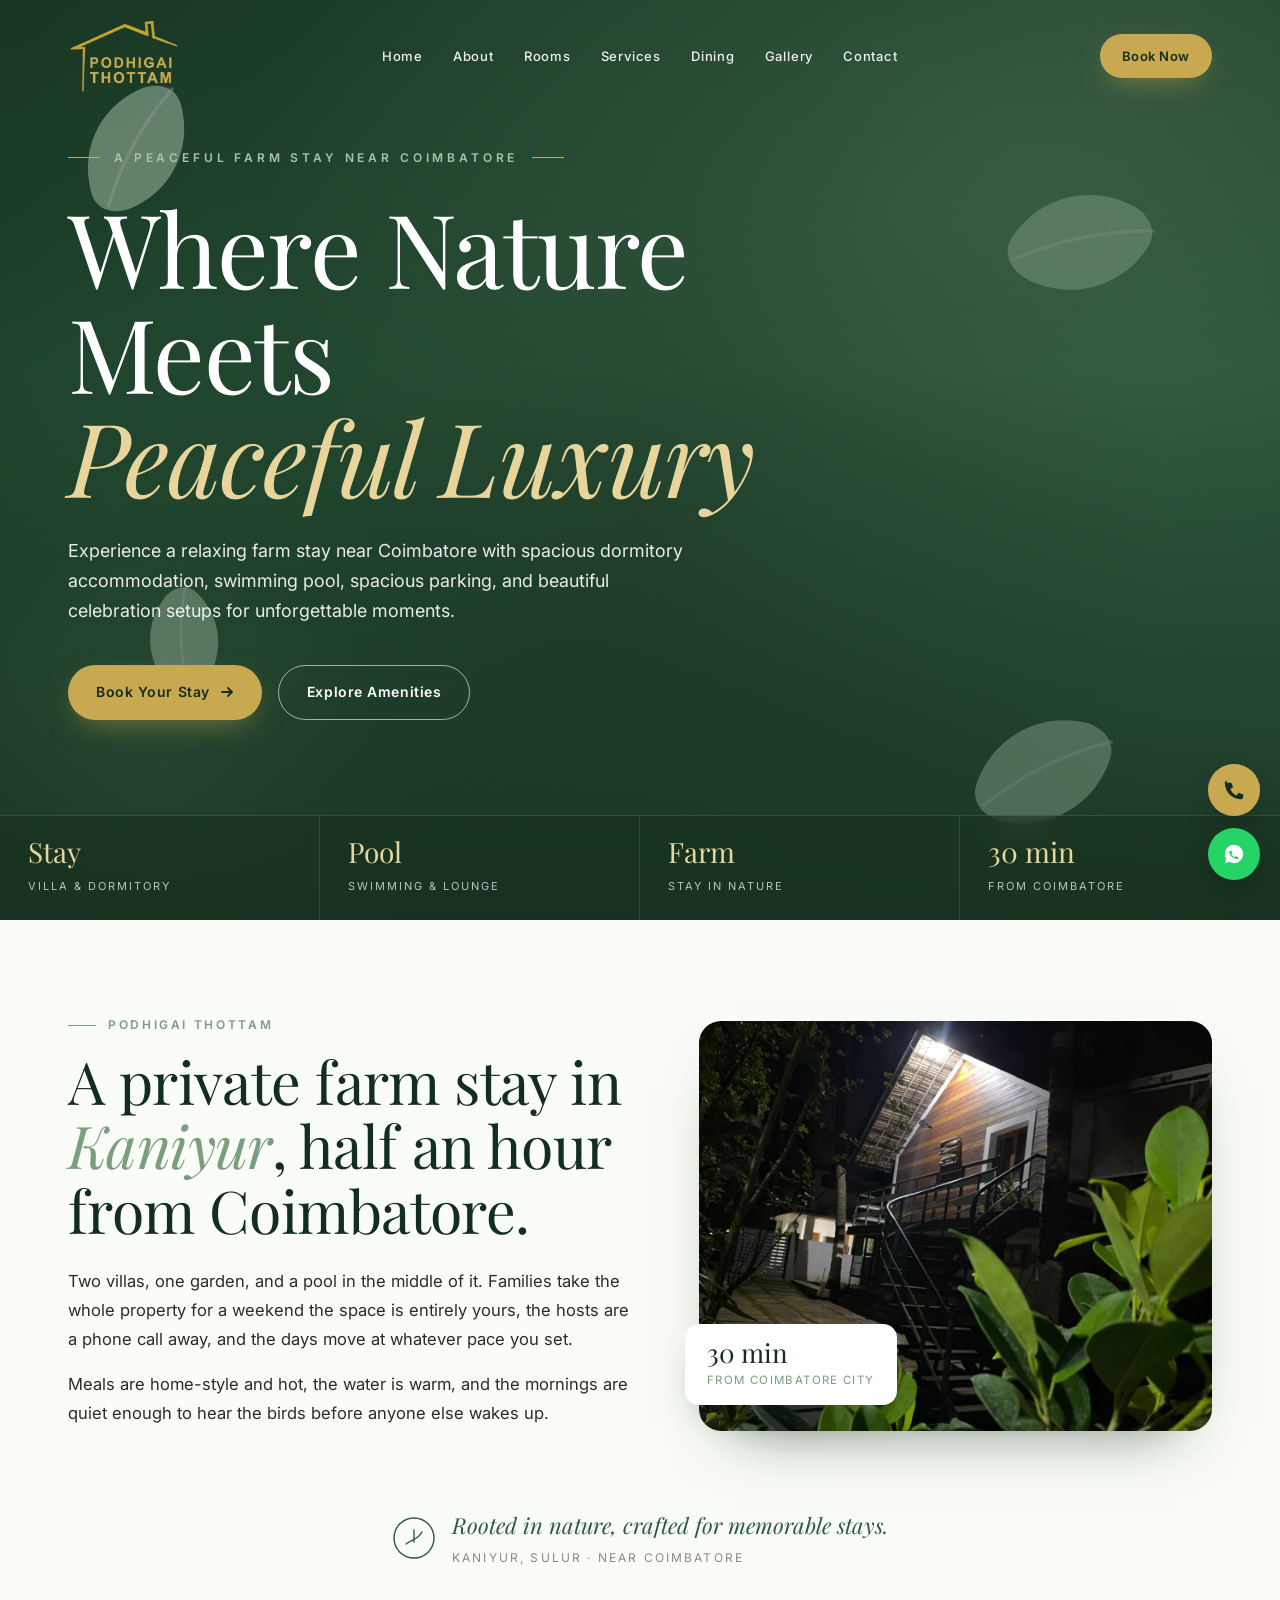
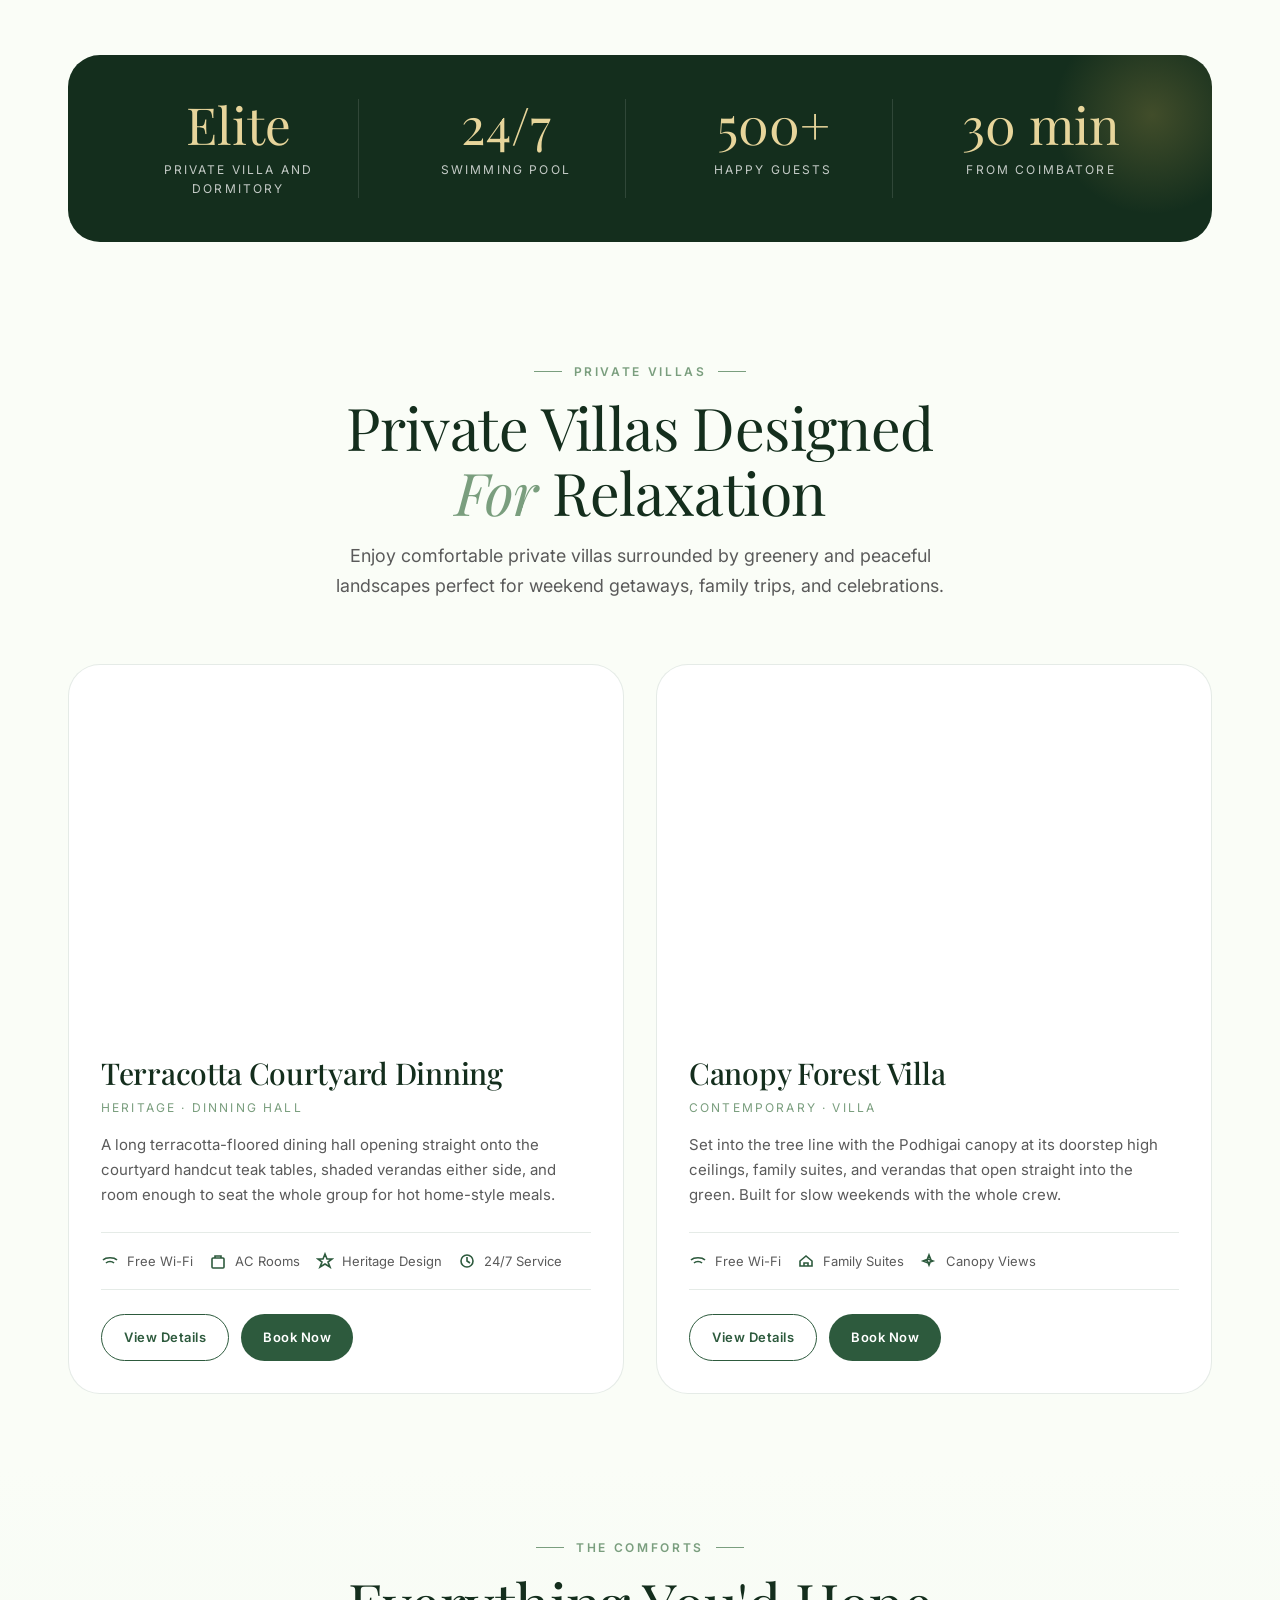
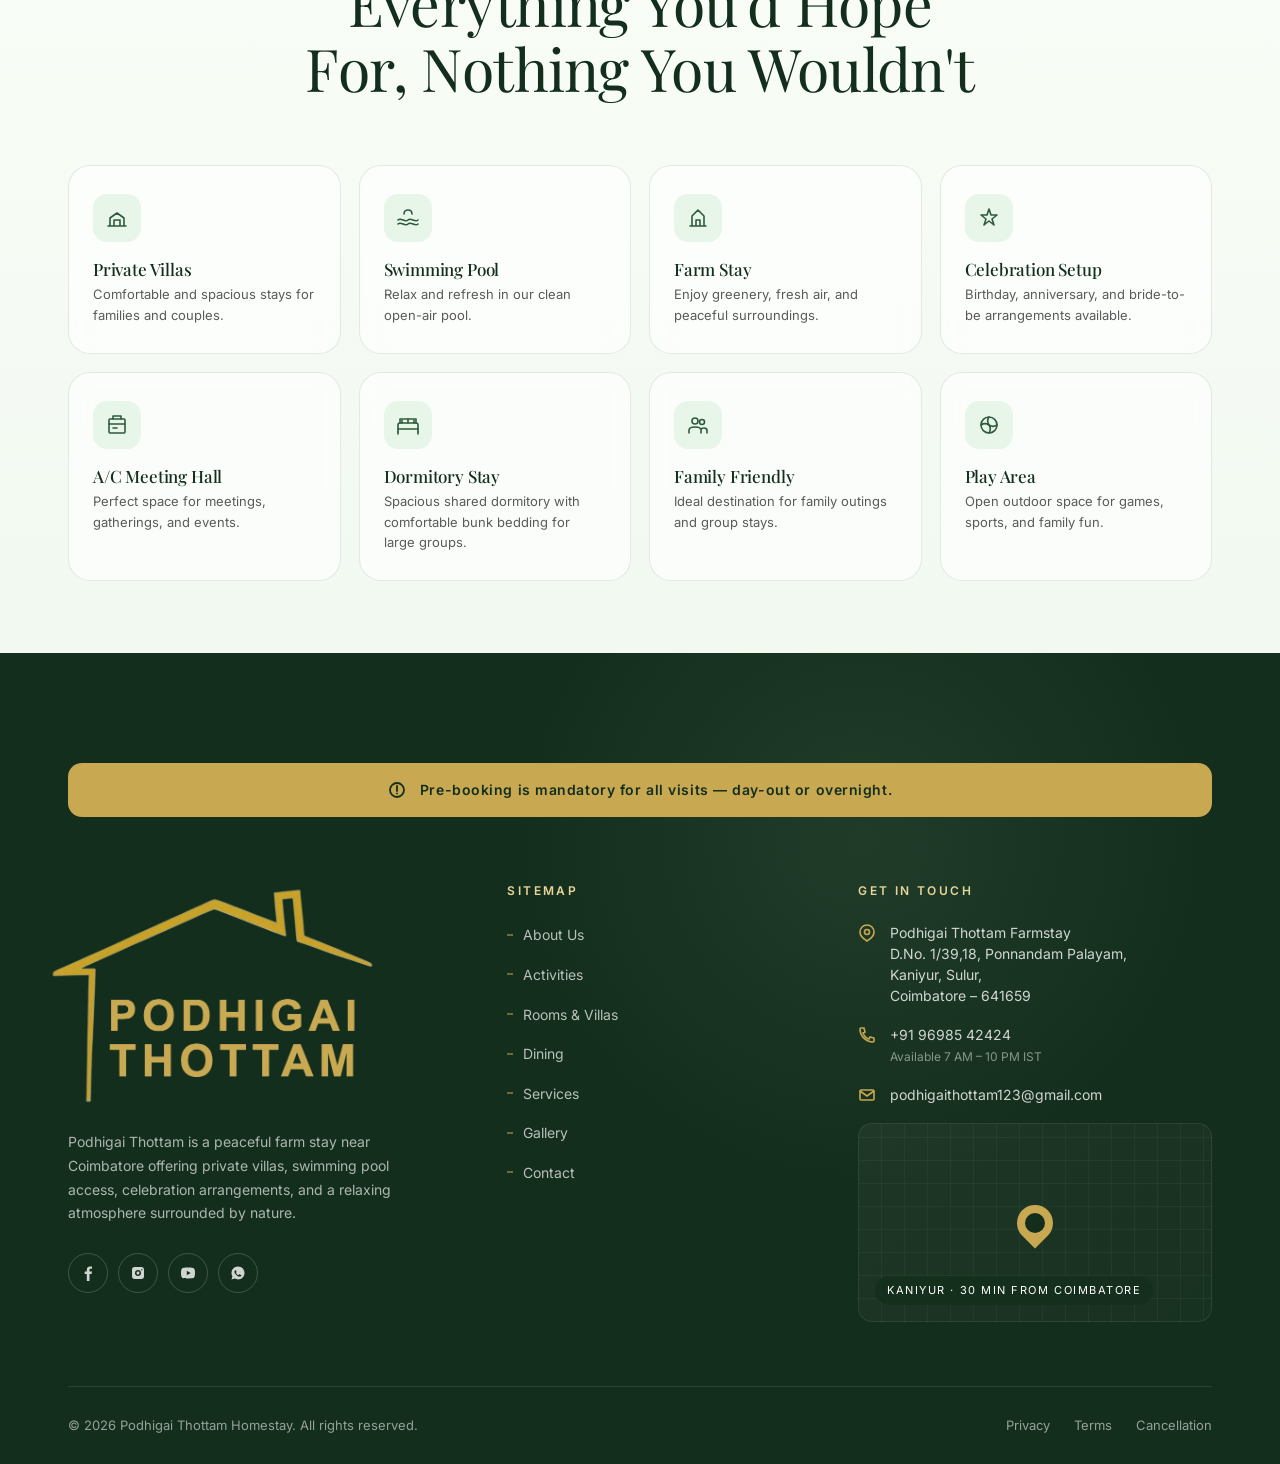
==== podhigai thottam/index.html @ 0ce8de50 "Add files via upload" ====
<!doctype html>
<html lang="en">
<head>
<meta charset="utf-8" />
<meta name="viewport" content="width=device-width, initial-scale=1" />
<title>Podhigai Thottam Homestay — Peaceful Farm Stay Near Coimbatore</title>
<meta name="description" content="Private villas, swimming pool, celebration setups & farm stay experiences at Podhigai Thottam in Kaniyur, Coimbatore." />
<link rel="preconnect" href="https://fonts.googleapis.com">
<link rel="preconnect" href="https://fonts.gstatic.com" crossorigin>
<link rel="preconnect" href="https://lh3.googleusercontent.com" crossorigin>
<link rel="dns-prefetch" href="https://lh3.googleusercontent.com">
<link href="https://fonts.googleapis.com/css2?family=Playfair+Display:ital,wght@0,400;0,500;0,600;1,400;1,500&family=Inter:wght@400;500;600;700&family=JetBrains+Mono:wght@400;500&display=swap" rel="stylesheet">
<link rel="stylesheet" href="styles.css" />
<link rel="stylesheet" href="pages.css" />
<!-- __OG_INJECTED__ favicon / Open Graph / Twitter / JSON-LD -->
<link rel="canonical" href="https://podhigaithottam.com/" />
<link rel="icon" type="image/png" sizes="32x32" href="favicon-32.png" />
<link rel="icon" type="image/png" sizes="512x512" href="favicon-512.png" />
<link rel="apple-touch-icon" href="favicon-180.png" />
<meta name="theme-color" content="#2D5A3D" />
<meta property="og:type" content="website" />
<meta property="og:site_name" content="Podhigai Thottam" />
<meta property="og:title" content="Podhigai Thottam Homestay — Peaceful Farm Stay Near Coimbatore" />
<meta property="og:description" content="Private villas, swimming pool, celebration setups &amp; farm stay experiences at Podhigai Thottam in Kaniyur, Coimbatore." />
<meta property="og:url" content="https://podhigaithottam.com/" />
<meta property="og:image" content="https://podhigaithottam.com/assets/og-image.jpg" />
<meta property="og:image:width" content="1200" />
<meta property="og:image:height" content="630" />
<meta name="twitter:card" content="summary_large_image" />
<meta name="twitter:title" content="Podhigai Thottam Homestay — Peaceful Farm Stay Near Coimbatore" />
<meta name="twitter:description" content="Private villas, swimming pool, celebration setups &amp; farm stay experiences at Podhigai Thottam in Kaniyur, Coimbatore." />
<meta name="twitter:image" content="https://podhigaithottam.com/assets/og-image.jpg" />
<script type="application/ld+json">
{
  "@context": "https://schema.org",
  "@type": "Resort",
  "name": "Podhigai Thottam Homestay",
  "description": "A peaceful farm stay near Coimbatore offering private villas, swimming pool access, celebration arrangements and a relaxing atmosphere surrounded by nature.",
  "url": "https://podhigaithottam.com/",
  "telephone": "+91-96985-42424",
  "email": "podhigaithottam123@gmail.com",
  "image": "https://podhigaithottam.com/assets/og-image.jpg",
  "logo": "https://podhigaithottam.com/assets/logo-full.webp",
  "priceRange": "₹₹",
  "address": {
    "@type": "PostalAddress",
    "streetAddress": "D.No. 1/39,18, Ponnandam Palayam, Kaniyur, Sulur",
    "addressLocality": "Coimbatore",
    "addressRegion": "Tamil Nadu",
    "postalCode": "641659",
    "addressCountry": "IN"
  },
  "geo": {
    "@type": "GeoCoordinates",
    "latitude": 11.1141585,
    "longitude": 77.13944
  },
  "openingHours": "Mo-Su 07:00-22:00",
  "amenityFeature": [
    {
      "@type": "LocationFeatureSpecification",
      "name": "Private Villas",
      "value": true
    },
    {
      "@type": "LocationFeatureSpecification",
      "name": "Swimming Pool",
      "value": true
    },
    {
      "@type": "LocationFeatureSpecification",
      "name": "Farm Stay",
      "value": true
    },
    {
      "@type": "LocationFeatureSpecification",
      "name": "Celebration Setup",
      "value": true
    },
    {
      "@type": "LocationFeatureSpecification",
      "name": "A/C Meeting Hall",
      "value": true
    },
    {
      "@type": "LocationFeatureSpecification",
      "name": "Free Car Parking",
      "value": true
    },
    {
      "@type": "LocationFeatureSpecification",
      "name": "Family Friendly",
      "value": true
    },
    {
      "@type": "LocationFeatureSpecification",
      "name": "Free Wi-Fi",
      "value": true
    }
  ],
  "sameAs": [
    "https://www.instagram.com/podhigai8"
  ]
}
</script>
</head>
<body>
<a class="skip-link" href="#main">Skip to main content</a>

<!-- Reusable leaf + house-mark SVG -->
<svg width="0" height="0" style="position:absolute" aria-hidden="true">
  <defs>
    <symbol id="leaf" viewBox="0 0 64 64">
      <path d="M32 4 C18 14, 10 30, 12 48 C12 54, 18 60, 32 60 C46 60, 52 54, 52 48 C54 30, 46 14, 32 4 Z M32 8 L32 56" />
    </symbol>
    <symbol id="leaf-fill" viewBox="0 0 64 64">
      <path d="M44 6 C24 8, 8 24, 8 46 C8 54, 14 58, 22 58 C42 56, 58 40, 58 18 C58 10, 52 6, 44 6 Z" fill-rule="evenodd"/>
      <path d="M14 54 C24 38, 38 22, 56 10" stroke="currentColor" stroke-width="1.5" fill="none" opacity="0.4" stroke-linecap="round"/>
    </symbol>
    <!-- House mark: outline of a peaked roof with chimney + left flagpole extension -->
    <symbol id="house-mark" viewBox="0 0 140 90">
      <path d="M 12 88 L 12 50 L 70 14 L 96 30 L 96 18 L 110 18 L 110 38 L 128 50"
            fill="none"
            stroke="currentColor"
            stroke-width="3.5"
            stroke-linecap="square"
            stroke-linejoin="miter"
            stroke-miterlimit="4" />
    </symbol>
  </defs>
</svg>

<!-- ========================================================== NAV -->
<header class="nav" id="nav">
  <div class="container nav__inner">
    <a href="#home" class="nav__logo" aria-label="Podhigai Thottam">
      <img src="assets/logo-full.webp" class="nav__house-img" alt="Podhigai Thottam" decoding="async" />
    </a>
    <nav>
      <ul class="nav__menu" style="text-align: center; align-items: stretch; justify-content: flex-start">
        <li><a href="#home">Home</a></li>
        <li><a href="pages/about.html">About</a></li>
        <li><a href="pages/rooms.html">Rooms</a></li>
        <li><a href="pages/services.html">Services</a></li>
        <li><a href="pages/dining.html">Dining</a></li>
        <li><a href="pages/gallery.html">Gallery</a></li>
        <li><a href="pages/contact.html">Contact</a></li>
      </ul>
    </nav>
    <a href="tel:+919698542424" class="btn btn--gold nav__cta">Book Now</a>
    <button class="nav__burger" aria-label="Menu"><span></span><span></span><span></span></button>
  </div>
</header>

<main id="main" tabindex="-1">

<!-- ========================================================== HERO -->
<section class="hero" id="home" data-screen-label="01 Hero">
  <div class="hero__bg"></div>
  <div class="hero__overlay"></div>

  <svg class="hero__leaf l1" aria-hidden="true"><use href="#leaf-fill"></use></svg>
  <svg class="hero__leaf l2" aria-hidden="true"><use href="#leaf-fill"></use></svg>
  <svg class="hero__leaf l3" aria-hidden="true"><use href="#leaf-fill"></use></svg>
  <svg class="hero__leaf l4" aria-hidden="true"><use href="#leaf-fill"></use></svg>

  <div class="container">
    <div class="hero__content">
      <div class="hero__eyebrow reveal">A Peaceful Farm Stay Near Coimbatore</div>
      <h1 class="hero__heading reveal delay-1">Where Nature Meets<br/><em>Peaceful Luxury</em></h1>
      <p class="hero__sub reveal delay-2">
        Experience a relaxing farm stay near Coimbatore with spacious dormitory accommodation, swimming pool,
        spacious parking, and beautiful celebration setups for unforgettable moments.
      </p>
      <div class="hero__ctas reveal delay-3">
        <a href="tel:+919698542424" class="btn btn--gold">Book Your Stay
          <svg width="14" height="14" viewBox="0 0 14 14" fill="none" stroke="currentColor" stroke-width="1.8" stroke-linecap="round"><path d="M2 7h10M8 3l4 4-4 4"/></svg>
        </a>
        <a href="pages/services.html" class="btn btn--ghost">Explore Amenities</a>
      </div>
    </div>
  </div>

  <div class="hero__scroll" style="opacity: 0">Scroll</div>

  <div class="hero__meta">
    <div class="hero__meta-item"><span class="k">Stay</span><span class="v">Villa &amp; Dormitory</span></div>
    <div class="hero__meta-item"><span class="k">Pool</span><span class="v">Swimming &amp; Lounge</span></div>
    <div class="hero__meta-item"><span class="k">Farm</span><span class="v">Stay in Nature</span></div>
    <div class="hero__meta-item"><span class="k">30 min</span><span class="v">From Coimbatore</span></div>
  </div>
</section>

<!-- ========================================================== ABOUT -->
<section class="about" id="about" data-screen-label="02 About">
  <div class="container">
    <div class="intro">
      <div class="intro__copy">
        <span class="eyebrow reveal">Podhigai Thottam</span>
        <h2 class="intro__title reveal delay-1">A private farm stay in <em style="font-style:italic;color:var(--sage);">Kaniyur</em>, half an hour from Coimbatore.</h2>
        <p class="intro__lead reveal delay-2">
          Two villas, one garden, and a pool in the middle of it. Families take the whole
          property for a weekend the space is entirely yours, the hosts are a phone
          call away, and the days move at whatever pace you set.
        </p>
        <p class="intro__lead reveal delay-3">
          Meals are home-style and hot, the water is warm, and the mornings are quiet
          enough to hear the birds before anyone else wakes up.
        </p>
      </div>
      <div class="intro__media reveal delay-2">
        <div class="intro__photo" style="background-image:url('assets/cabin-night-path.webp')"></div>
        <div class="intro__badge">
          <div class="intro__badge-num">30 min</div>
          <div class="intro__badge-label">from Coimbatore city</div>
        </div>
      </div>
    </div>

    <div class="about__sig reveal delay-3" style="margin: clamp(40px, 5vw, 64px) auto 0; width: fit-content; border-top: none; padding-top: 0;">
      <svg width="44" height="44" viewBox="0 0 44 44" fill="none" stroke="#2D5A3D" stroke-width="1.4" stroke-linecap="round">
        <circle cx="22" cy="22" r="20" />
        <path d="M14 28 C18 24, 26 24, 30 16 M22 14 L22 26" />
      </svg>
      <div>
        <div class="about__sig-name">Rooted in nature, crafted for memorable stays.</div>
        <div class="about__sig-role">Kaniyur, Sulur · Near Coimbatore</div>
      </div>
    </div>

    <div class="stats reveal">
      <div class="stats__item">
        <div class="stats__num stats__num--word">Elite</div>
        <div class="stats__label">Private Villa And Dormitory</div>
      </div>
      <div class="stats__item">
        <div class="stats__num" data-count="24" data-suffix="/7">24/7</div>
        <div class="stats__label">Swimming Pool</div>
      </div>
      <div class="stats__item">
        <div class="stats__num" data-count="500" data-suffix="+">500+</div>
        <div class="stats__label">Happy Guests</div>
      </div>
      <div class="stats__item">
        <div class="stats__num" data-count="30" data-suffix=" min">30 min</div>
        <div class="stats__label">From Coimbatore</div>
      </div>
    </div>
  </div>
</section>

<!-- ========================================================== ROOMS -->
<section class="rooms" id="rooms" data-screen-label="04 Rooms" style="padding-top: 40px;">
  <div class="container">
    <div class="section-head">
      <span class="eyebrow center reveal">Private Villas</span>
      <h2 class="reveal delay-1">Private Villas Designed <em style="font-style:italic;color:var(--sage);">For</em> Relaxation</h2>
      <p class="lead reveal delay-2">Enjoy comfortable private villas surrounded by greenery and peaceful landscapes perfect for weekend getaways, family trips, and celebrations.</p>
    </div>

    <div class="rooms__grid">
      <article class="room-card reveal">
        <div class="room-card__media" data-label="Naalukettu Villa — central courtyard with rain" style="background: url(&quot;https://lh3.googleusercontent.com/d/1dRajnWJMmQBcsjhyr0-ljUSaQmHUeVK-=w1200&quot;) center top / cover no-repeat; background-image: url(&#39;https://lh3.googleusercontent.com/d/1dRajnWJMmQBcsjhyr0-ljUSaQmHUeVK-=w1200&#39;)"></div>
        <div class="room-card__body">
          <h3 class="room-card__name">Terracotta Courtyard Dinning</h3>
          <div class="room-card__sub">HERITAGE · DINNING HALL</div>
          <p class="room-card__desc">
            A long terracotta-floored dining hall opening straight onto the courtyard handcut teak tables, shaded verandas either side, and room enough to seat
            the whole group for hot home-style meals.
          </p>
          <div class="room-card__amenities">
            <span class="amenity"><svg viewBox="0 0 18 18"><path d="M2 8 C5 5, 13 5, 16 8 M5 11 C7 9, 11 9, 13 11 M9 14 L9 14.1"/></svg>Free Wi-Fi</span>
            <span class="amenity"><svg viewBox="0 0 18 18"><rect x="3" y="6" width="12" height="10" rx="1"/><path d="M6 6 L6 4 L12 4 L12 6"/></svg>AC Rooms</span>
            <span class="amenity"><svg viewBox="0 0 18 18"><path d="M9 2 L11 7 L16 7 L12 10 L14 15 L9 12 L4 15 L6 10 L2 7 L7 7 Z"/></svg>Heritage Design</span>
            <span class="amenity"><svg viewBox="0 0 18 18"><circle cx="9" cy="9" r="6"/><path d="M9 5 L9 9 L12 11"/></svg>24/7 Service</span>
          </div>
          <div class="room-card__cta">
            <a href="pages/rooms.html" class="btn btn--outline">View Details</a>
            <a href="tel:+919698542424" class="btn btn--forest">Book Now</a>
          </div>
        </div>
      </article>

      <article class="room-card reveal delay-1">
        <div class="room-card__media" data-label="Red Fort Villa — terracotta walls at golden hour" style="background: linear-gradient(160deg, #4a7858 0%, #2D5A3D 60%, #1f4a30 100%) center/cover no-repeat; background-image: url('https://lh3.googleusercontent.com/d/14CVqNlD1uqfuo6yVUp1HjiDN2wUZwpgl=w1200');"></div>
        <div class="room-card__body">
          <h3 class="room-card__name">Canopy Forest Villa</h3>
          <div class="room-card__sub">CONTEMPORARY · VILLA</div>
          <p class="room-card__desc">
            Set into the tree line with the Podhigai canopy at its doorstep high
            ceilings, family suites, and verandas that open straight into the green.
            Built for slow weekends with the whole crew.
          </p>
          <div class="room-card__amenities">
            <span class="amenity"><svg viewBox="0 0 18 18"><path d="M2 8 C5 5, 13 5, 16 8 M5 11 C7 9, 11 9, 13 11 M9 14 L9 14.1"/></svg>Free Wi-Fi</span>
            <span class="amenity"><svg viewBox="0 0 18 18"><path d="M3 14 L3 9 L9 4 L15 9 L15 14 Z M7 14 L7 11 L11 11 L11 14"/></svg>Family Suites</span>
            <span class="amenity"><svg viewBox="0 0 18 18"><path d="M9 3 L11 8 L9 13 L7 8 Z M3 9 L8 7 L13 9 L8 11 Z"/></svg>Canopy Views</span>
          </div>
          <div class="room-card__cta">
            <a href="pages/rooms.html" class="btn btn--outline">View Details</a>
            <a href="tel:+919698542424" class="btn btn--forest">Book Now</a>
          </div>
        </div>
      </article>
    </div>
  </div>
</section>

<!-- ========================================================== AMENITIES -->
<section class="amenities" data-screen-label="08 Amenities">
  <div class="container">
    <div class="section-head">
      <span class="eyebrow center reveal">The Comforts</span>
      <h2 class="reveal delay-1">Everything You'd Hope For, Nothing You Wouldn't</h2>
    </div>

    <div class="amenities__grid">
      <div class="am-card reveal">
        <div class="am-card__icon"><svg viewBox="0 0 24 24" fill="none" stroke="currentColor" stroke-width="1.6" stroke-linecap="round" stroke-linejoin="round"><path d="M3 20 L21 20 M5 20 L5 12 L12 7 L19 12 L19 20 M9 20 L9 14 L15 14 L15 20"/></svg></div>
        <h4>Private Villas</h4><p>Comfortable and spacious stays for families and couples.</p>
      </div>
      <div class="am-card reveal delay-1">
        <div class="am-card__icon"><svg viewBox="0 0 24 24" fill="none" stroke="currentColor" stroke-width="1.6" stroke-linecap="round" stroke-linejoin="round"><path d="M2 14 C5 11, 9 17, 12 14 C15 11, 19 17, 22 14 M2 18 C5 15, 9 21, 12 18 C15 15, 19 21, 22 18 M8 8 C8 5, 10 4, 12 4 C14 4, 16 5, 16 8"/></svg></div>
        <h4>Swimming Pool</h4><p>Relax and refresh in our clean open-air pool.</p>
      </div>
      <div class="am-card reveal delay-2">
        <div class="am-card__icon"><svg viewBox="0 0 24 24" fill="none" stroke="currentColor" stroke-width="1.6" stroke-linecap="round" stroke-linejoin="round"><path d="M4 20 L20 20 M6 20 L6 10 L12 4 L18 10 L18 20 M10 20 L10 14 L14 14 L14 20"/></svg></div>
        <h4>Farm Stay</h4><p>Enjoy greenery, fresh air, and peaceful surroundings.</p>
      </div>
      <div class="am-card reveal delay-3">
        <div class="am-card__icon"><svg viewBox="0 0 24 24" fill="none" stroke="currentColor" stroke-width="1.6" stroke-linecap="round" stroke-linejoin="round"><path d="M12 3 L14 9 L20 9 L15 13 L17 19 L12 15 L7 19 L9 13 L4 9 L10 9 Z"/></svg></div>
        <h4>Celebration Setup</h4><p>Birthday, anniversary, and bride-to-be arrangements available.</p>
      </div>
      <div class="am-card reveal">
        <div class="am-card__icon"><svg viewBox="0 0 24 24" fill="none" stroke="currentColor" stroke-width="1.6" stroke-linecap="round" stroke-linejoin="round"><rect x="4" y="6" width="16" height="14" rx="1"/><path d="M8 6 L8 3 L16 3 L16 6 M4 11 L20 11 M8 15 L12 15"/></svg></div>
        <h4>A/C Meeting Hall</h4><p>Perfect space for meetings, gatherings, and events.</p>
      </div>
      <div class="am-card reveal delay-1">
        <div class="am-card__icon"><svg viewBox="0 0 24 24" fill="none" stroke="currentColor" stroke-width="1.6" stroke-linecap="round" stroke-linejoin="round"><path d="M2 19 L2 12 C2 11 3 10 4 10 L20 10 C21 10 22 11 22 12 L22 19"/><path d="M2 16 L22 16"/><path d="M4 10 L4 6 L20 6 L20 10"/><path d="M6 10 L6 7.5 M12 10 L12 6 M18 10 L18 7.5"/><path d="M2 19 L2 21 M22 19 L22 21"/></svg></div>
        <h4>Dormitory Stay</h4><p>Spacious shared dormitory with comfortable bunk bedding for large groups.</p>
      </div>
      <div class="am-card reveal delay-2">
        <div class="am-card__icon"><svg viewBox="0 0 24 24" fill="none" stroke="currentColor" stroke-width="1.6" stroke-linecap="round" stroke-linejoin="round"><circle cx="9" cy="8" r="3"/><circle cx="16" cy="9" r="2.5"/><path d="M3 20 L3 17 C3 15, 5 14, 9 14 C13 14, 15 15, 15 17 L15 20 M15 20 L15 17 C15 15.5, 17 15, 18 15 C20 15, 21 16, 21 17.5 L21 20"/></svg></div>
        <h4>Family Friendly</h4><p>Ideal destination for family outings and group stays.</p>
      </div>
      <div class="am-card reveal delay-3">
        <div class="am-card__icon"><svg viewBox="0 0 24 24" fill="none" stroke="currentColor" stroke-width="1.6" stroke-linecap="round" stroke-linejoin="round"><circle cx="12" cy="12" r="8"/><path d="M12 4 C10 7, 10 9, 12 12 C14 15, 14 17, 12 20"/><path d="M4 12 C7 10, 9 10, 12 12 C15 14, 17 14, 20 12"/></svg></div>
        <h4>Play Area</h4><p>Open outdoor space for games, sports, and family fun.</p>
      </div>
    </div>
  </div>
</section>

</main>

<!-- ========================================================== FOOTER / CONTACT -->
<footer class="footer" id="contact" data-screen-label="11 Contact">
  <div class="container">

    <div class="footer__notice reveal">
      <svg viewBox="0 0 18 18" fill="none" stroke="currentColor" stroke-width="1.8" stroke-linecap="round"><circle cx="9" cy="9" r="7"/><path d="M9 5 L9 10 M9 12.5 L9 12.6"/></svg>
      Pre-booking is mandatory for all visits — day-out or overnight.
    </div>

    <div class="footer__grid">

      <div class="reveal">
        <div class="footer__logo">
          <img src="assets/logo-full.webp" class="footer__logo-img" alt="Podhigai Thottam" decoding="async" loading="lazy" style="padding: 0px; object-fit: cover" />
        </div>
        <p class="footer__about">Podhigai Thottam is a peaceful farm stay near Coimbatore offering private villas, swimming pool access, celebration arrangements, and a relaxing atmosphere surrounded by nature.</p>
        <div class="footer__social" aria-label="Social media">
          <a href="#" aria-label="Facebook"><svg viewBox="0 0 16 16"><path d="M9.5 16 L9.5 9 L11.6 9 L12 6.5 L9.5 6.5 L9.5 5 C9.5 4.3, 9.7 3.8, 10.7 3.8 L12 3.8 L12 1.5 C11.7 1.5, 10.9 1.4, 10 1.4 C8.1 1.4, 6.8 2.6, 6.8 4.7 L6.8 6.5 L4.7 6.5 L4.7 9 L6.8 9 L6.8 16 Z"/></svg></a>
          <a href="https://www.instagram.com/podhigai8?utm_source=qr" target="_blank" rel="noopener" aria-label="Instagram"><svg viewBox="0 0 16 16"><path d="M4.5 2 C3.1 2, 2 3.1, 2 4.5 L2 11.5 C2 12.9, 3.1 14, 4.5 14 L11.5 14 C12.9 14, 14 12.9, 14 11.5 L14 4.5 C14 3.1, 12.9 2, 11.5 2 Z M11.8 4 C12.2 4, 12.5 4.3, 12.5 4.7 C12.5 5.1, 12.2 5.4, 11.8 5.4 C11.4 5.4, 11.1 5.1, 11.1 4.7 C11.1 4.3, 11.4 4, 11.8 4 Z M8 5 C9.7 5, 11 6.3, 11 8 C11 9.7, 9.7 11, 8 11 C6.3 11, 5 9.7, 5 8 C5 6.3, 6.3 5, 8 5 Z M8 6.5 C7.2 6.5, 6.5 7.2, 6.5 8 C6.5 8.8, 7.2 9.5, 8 9.5 C8.8 9.5, 9.5 8.8, 9.5 8 C9.5 7.2, 8.8 6.5, 8 6.5 Z" fill-rule="evenodd"/></svg></a>
          <a href="#" aria-label="YouTube"><svg viewBox="0 0 16 16"><path d="M14.6 4.5 C14.4 3.7, 13.8 3.1, 13 2.9 C11.6 2.5, 8 2.5, 8 2.5 C8 2.5, 4.4 2.5, 3 2.9 C2.2 3.1, 1.6 3.7, 1.4 4.5 C1 5.9, 1 8, 1 8 C1 8, 1 10.1, 1.4 11.5 C1.6 12.3, 2.2 12.9, 3 13.1 C4.4 13.5, 8 13.5, 8 13.5 C8 13.5, 11.6 13.5, 13 13.1 C13.8 12.9, 14.4 12.3, 14.6 11.5 C15 10.1, 15 8, 15 8 C15 8, 15 5.9, 14.6 4.5 Z M6.8 10.3 L6.8 5.7 L10.7 8 Z"/></svg></a>
          <a href="https://wa.me/919698542424?text=Hi%2C%20I%27d%20like%20to%20book%20a%20stay%20at%20Podhigai%20Thottam" target="_blank" rel="noopener" aria-label="WhatsApp"><svg viewBox="0 0 16 16"><path d="M8 1.5 C4.4 1.5, 1.5 4.4, 1.5 8 C1.5 9.2, 1.8 10.3, 2.4 11.3 L1.5 14.5 L4.8 13.6 C5.8 14.1, 6.9 14.4, 8 14.4 C11.6 14.4, 14.5 11.5, 14.5 7.9 C14.5 4.3, 11.6 1.5, 8 1.5 Z M11.5 10.8 C11.4 11.2, 10.7 11.6, 10.4 11.6 C10 11.7, 9.6 11.7, 9.1 11.6 C8.8 11.5, 8.4 11.4, 8 11.2 C6.3 10.5, 5.2 8.8, 5.1 8.6 C5 8.5, 4.4 7.7, 4.4 6.9 C4.4 6.1, 4.8 5.7, 5 5.5 C5.1 5.3, 5.3 5.3, 5.4 5.3 L5.7 5.3 C5.8 5.3, 5.9 5.3, 6 5.6 C6.2 5.9, 6.5 6.8, 6.5 6.9 C6.6 6.9, 6.6 7, 6.5 7.1 C6.5 7.2, 6.4 7.3, 6.3 7.4 L6 7.7 C6 7.8, 5.9 7.9, 6 8 C6.1 8.2, 6.4 8.7, 6.9 9.2 C7.6 9.8, 8.1 10, 8.3 10.1 C8.4 10.1, 8.5 10.1, 8.6 10 C8.7 9.9, 8.9 9.6, 9.1 9.4 C9.2 9.2, 9.3 9.3, 9.5 9.3 C9.7 9.4, 10.5 9.8, 10.7 9.9 C10.9 10, 11.1 10.1, 11.1 10.1 C11.2 10.2, 11.6 10.5, 11.5 10.8 Z" fill-rule="evenodd"/></svg></a>
        </div>
      </div>

      <div class="reveal delay-1">
        <h5>Sitemap</h5>
        <ul class="footer__menu">
          <li><a href="pages/about.html">About Us</a></li>
          <li><a href="pages/services.html">Activities</a></li>
          <li><a href="pages/rooms.html">Rooms & Villas</a></li>
          <li><a href="pages/dining.html">Dining</a></li>
          <li><a href="pages/services.html">Services</a></li>
          <li><a href="pages/gallery.html">Gallery</a></li>
          <li><a href="pages/contact.html">Contact</a></li>
        </ul>
      </div>

      <div class="reveal delay-2">
        <h5>Get in Touch</h5>
        <div class="footer__contact-row">
          <svg viewBox="0 0 18 18"><path d="M9 1 C5.1 1, 2 4.1, 2 8 C2 13, 9 17, 9 17 C9 17, 16 13, 16 8 C16 4.1, 12.9 1, 9 1 Z"/><circle cx="9" cy="8" r="2.5"/></svg>
          <div>Podhigai Thottam Farmstay<br/>D.No. 1/39,18, Ponnandam Palayam,<br/>Kaniyur, Sulur,<br/>Coimbatore – 641659</div>
        </div>
        <div class="footer__contact-row">
          <svg viewBox="0 0 18 18"><path d="M3 2 L6 2 L7 6 L5 7 C6 10, 8 12, 11 13 L12 11 L16 12 L16 15 C16 15.5, 15.5 16, 15 16 C8 16, 2 10, 2 3 C2 2.5, 2.5 2, 3 2 Z"/></svg>
          <div><a href="tel:+919698542424">+91 96985 42424</a><br/><span style="font-size:12px;opacity:0.6;">Available 7 AM – 10 PM IST</span></div>
        </div>
        <div class="footer__contact-row">
          <svg viewBox="0 0 18 18"><rect x="2" y="4" width="14" height="10" rx="1"/><path d="M2 5 L9 10 L16 5"/></svg>
          <div><a href="mailto:podhigaithottam123@gmail.com">podhigaithottam123@gmail.com</a></div>
        </div>

        <a href="https://www.google.com/maps/dir//Podhigai+Thottam+-+The+Farmhouse+Experience,+39,+18,+D.no.+1,+poonandam+palayam,+Sulur,+Kaniyur,+Tamil+Nadu+641659/@11.5334579,77.9395964,12z/data=!4m8!4m7!1m0!1m5!1m1!1s0x3ba8ff27d53032b7:0xf4526ac56e8de53e!2m2!1d77.13944!2d11.1141585?hl=en-GB&entry=ttu&g_ep=EgoyMDI2MDUyMC4wIKXMDSoASAFQAw%3D%3D" target="_blank" rel="noopener" class="footer__map" aria-label="Open Podhigai Thottam in Google Maps">
          <div class="footer__map-pin"></div>
          <div class="footer__map-label">Kaniyur · 30 min from Coimbatore</div>
        </a>
      </div>

    </div>

    <div class="footer__bottom">
      <div>© 2026 Podhigai Thottam Homestay. All rights reserved.</div>
      <div style="display:flex;gap:24px;">
        <a href="#">Privacy</a>
        <a href="#">Terms</a>
        <a href="#">Cancellation</a>
      </div>
    </div>
  </div>
</footer>

<!-- Floating Call + WhatsApp -->
<div class="float-cta" aria-label="Quick booking">
  <a href="tel:+919698542424" class="float-cta__call" data-tip="Call to book" aria-label="Call to book">
    <svg viewBox="0 0 24 24"><path d="M4 4 L9 4 L11 9 L8 11 C9.5 14.5, 11.5 16.5, 15 18 L17 15 L22 17 L22 20 C22 21, 21 22, 20 22 C10 22, 2 14, 2 4 C2 3, 3 2, 4 2 Z"/></svg>
  </a>
  <a href="https://wa.me/919698542424?text=Hi%2C%20I%27d%20like%20to%20book%20a%20stay%20at%20Podhigai%20Thottam" target="_blank" rel="noopener" class="float-cta__wa" data-tip="WhatsApp us" aria-label="WhatsApp us">
    <svg viewBox="0 0 24 24"><path d="M12 2 C6.5 2, 2 6.5, 2 12 C2 14, 2.5 15.8, 3.5 17.4 L2 22 L6.7 20.5 C8.3 21.4, 10.1 22, 12 22 C17.5 22, 22 17.5, 22 12 C22 6.5, 17.5 2, 12 2 Z M17.4 16.3 C17.2 16.9, 16.2 17.5, 15.7 17.6 C15.2 17.7, 14.6 17.7, 13.9 17.5 C13.5 17.4, 13 17.2, 12.3 16.9 C9.7 15.8, 8 13.2, 7.9 13 C7.8 12.9, 6.9 11.7, 6.9 10.4 C6.9 9.2, 7.5 8.6, 7.7 8.4 C7.9 8.2, 8.2 8.1, 8.3 8.1 L8.8 8.1 C8.9 8.1, 9.1 8.1, 9.3 8.6 C9.5 9.1, 9.9 10.3, 10 10.4 C10 10.5, 10.1 10.7, 10 10.9 C9.9 11, 9.9 11.2, 9.7 11.3 L9.2 11.9 C9.1 12, 9 12.2, 9.1 12.4 C9.3 12.7, 9.7 13.5, 10.4 14.2 C11.4 15, 12.2 15.3, 12.5 15.4 C12.7 15.5, 12.9 15.4, 13.1 15.3 C13.2 15.1, 13.6 14.7, 13.7 14.5 C13.9 14.2, 14 14.3, 14.3 14.4 C14.5 14.5, 15.8 15.1, 16 15.2 C16.3 15.3, 16.5 15.4, 16.5 15.5 C16.6 15.6, 16.6 16, 16.4 16.3 Z"/></svg>
  </a>
</div>

<!-- Lightbox -->
<div class="lightbox" role="dialog" aria-modal="true" aria-hidden="true" aria-label="Photo viewer">
  <button class="lightbox__close" aria-label="Close">×</button>
  <button class="lightbox__nav lightbox__nav--prev" aria-label="Previous photo">‹</button>
  <button class="lightbox__nav lightbox__nav--next" aria-label="Next photo">›</button>
  <div class="lightbox__content"></div>
</div>

<script src="script.js"></script>
</body>
</html>
---- podhigai thottam/styles.css ----
/* ============================================================
   Podhigai Thottam — peaceful farm stay near Coimbatore
   Tokens, type, layout, organic shapes
   ============================================================ */

:root {
  /* Greens */
  --forest: #2D5A3D;
  --forest-deep: #1f4a30;
  --forest-darker: #142e1d;
  --sage: #7A9E7E;
  --sage-soft: #a8c2ab;
  --mint: #E8F5E9;
  --mint-soft: #f1f9f1;

  /* Accents */
  --gold: #C8A951;
  --gold-deep: #a88a36;
  --gold-soft: #e7d59b;

  /* Neutrals */
  --bg: #FAFDF7;
  --bg-warm: #f4f1e8;
  --ink: #2C2C2C;
  --ink-soft: #5a5a5a;
  --ink-faint: #8a8a8a;
  --line: rgba(45, 90, 61, 0.12);
  --white: #ffffff;

  /* Type */
  --serif: "Playfair Display", "Cormorant Garamond", Georgia, serif;
  --sans: "Inter", "DM Sans", -apple-system, BlinkMacSystemFont, sans-serif;
  --mono: "JetBrains Mono", ui-monospace, monospace;

  /* Spacing */
  --container: 1240px;
  --gutter: clamp(20px, 4vw, 48px);
  --section-y: clamp(72px, 9vw, 128px);

  /* Radii / shadow */
  --r-sm: 8px;
  --r-md: 14px;
  --r-lg: 22px;
  --r-xl: 32px;
  --shadow-sm: 0 2px 12px rgba(20, 46, 29, 0.06);
  --shadow-md: 0 14px 40px -12px rgba(20, 46, 29, 0.16);
  --shadow-lg: 0 30px 80px -30px rgba(20, 46, 29, 0.32);
}

/* ==========================================================
   Logo wordmark — bold uppercase, gold-on-dark
   ========================================================== */
.nav__wordmark, .footer__wordmark {
  font-family: var(--sans);
  font-weight: 800;
  font-size: 17px;
  letter-spacing: 0.16em;
  text-transform: uppercase;
  display: inline-flex;
  flex-direction: column;
  line-height: 1;
  color: var(--gold);
}
.nav__wordmark em, .footer__wordmark em {
  font-weight: 800;
  color: var(--gold-soft);
  margin-top: 4px;
}
.footer__wordmark { font-size: 18px; }
.nav__house, .footer__house {
  width: 64px;
  height: 40px;
  flex-shrink: 0;
  color: var(--gold);
}
.footer__house { width: 80px; height: 52px; }
.nav__logo { gap: 14px; align-items: center; }
.footer__logo { display: inline-flex; align-items: center; gap: 14px; }

/* Tighten gap when content sections stack directly */
.rooms + .amenities,
.about + .activities,
.about + .farm,
.farm + .cuisine,
.farm + .amenities,
.amenities + .rooms,
.cuisine + .amenities,
.cuisine + .farm {
  padding-top: clamp(40px, 5vw, 64px);
}
.rooms,
.about,
.farm,
.amenities,
.activities {
  padding-bottom: clamp(48px, 6vw, 72px);
}
.rooms,
.about,
.farm,
.amenities,
.activities {
  padding-top: clamp(56px, 7vw, 88px);
}

*, *::before, *::after { box-sizing: border-box; }
html { scroll-behavior: smooth; background-color: var(--bg); }
body {
  margin: 0;
  font-family: var(--sans);
  font-size: 16px;
  line-height: 1.6;
  color: var(--ink);
  background: var(--bg);
  -webkit-font-smoothing: antialiased;
  text-rendering: optimizeLegibility;
  overflow-x: hidden;
}
img { display: block; max-width: 100%; }
button { font-family: inherit; cursor: pointer; border: none; background: none; }
a { color: inherit; text-decoration: none; }
:focus-visible { outline: 2px solid var(--gold); outline-offset: 3px; border-radius: 4px; }

/* ============================================================ Type */
.eyebrow {
  font-family: var(--sans);
  font-size: 12px;
  font-weight: 600;
  letter-spacing: 0.22em;
  text-transform: uppercase;
  color: var(--sage);
  display: inline-flex;
  align-items: center;
  gap: 12px;
}
.eyebrow::before {
  content: "";
  width: 28px;
  height: 1px;
  background: var(--sage);
}
.eyebrow.center::before, .eyebrow.center::after {
  content: "";
  width: 28px;
  height: 1px;
  background: var(--sage);
}
.eyebrow.center { justify-content: center; }

h1, h2, h3, h4 {
  font-family: var(--serif);
  font-weight: 500;
  color: var(--forest-darker);
  letter-spacing: -0.01em;
  line-height: 1.1;
  margin: 0;
  text-wrap: balance;
}
h1 { font-size: clamp(44px, 7vw, 88px); font-weight: 400; }
h2 { font-size: clamp(34px, 4.6vw, 60px); font-weight: 400; }
h3 { font-size: clamp(22px, 2.2vw, 30px); }
h4 { font-size: clamp(18px, 1.6vw, 22px); }

p { margin: 0; text-wrap: pretty; }
.lead {
  font-size: clamp(17px, 1.4vw, 19px);
  line-height: 1.65;
  color: var(--ink-soft);
  max-width: 60ch;
}

.section-head {
  text-align: center;
  max-width: 720px;
  margin: 0 auto clamp(40px, 5vw, 64px);
}
.section-head h2 { margin: 14px 0 16px; }
.section-head .lead { margin: 0 auto; }

/* ============================================================ Layout */
.container {
  width: 100%;
  max-width: var(--container);
  margin: 0 auto;
  padding: 0 var(--gutter);
}
section { position: relative; padding: var(--section-y) 0; }

/* ============================================================ Buttons */
.btn {
  display: inline-flex;
  align-items: center;
  justify-content: center;
  gap: 10px;
  padding: 15px 28px;
  border-radius: 999px;
  font-family: var(--sans);
  font-weight: 600;
  font-size: 14px;
  letter-spacing: 0.04em;
  transition: all 0.3s cubic-bezier(.2,.7,.2,1);
  white-space: nowrap;
  cursor: pointer;
}
.btn--gold {
  background: var(--gold);
  color: var(--forest-darker);
  box-shadow: 0 10px 30px -10px rgba(200, 169, 81, 0.6);
}
.btn--gold:hover { background: var(--gold-deep); transform: translateY(-2px); box-shadow: 0 16px 36px -10px rgba(200, 169, 81, 0.7); }
.btn--ghost {
  background: transparent;
  color: var(--white);
  border: 1.5px solid rgba(255,255,255,0.6);
  backdrop-filter: blur(6px);
}
.btn--ghost:hover { background: rgba(255,255,255,0.1); border-color: var(--white); }
.btn--forest {
  background: var(--forest);
  color: var(--white);
}
.btn--forest:hover { background: var(--forest-deep); transform: translateY(-2px); }
.btn--outline {
  background: transparent;
  color: var(--forest);
  border: 1.5px solid var(--forest);
}
.btn--outline:hover { background: var(--forest); color: var(--white); }
.btn--text {
  display: inline-flex;
  align-items: center;
  gap: 8px;
  font-weight: 600;
  color: var(--forest);
  border-bottom: 1px solid currentColor;
  padding-bottom: 2px;
  font-size: 14px;
  letter-spacing: 0.04em;
}
.btn--text:hover { color: var(--gold-deep); }

/* ============================================================ Nav */
.nav {
  position: fixed;
  top: 0; left: 0; right: 0;
  z-index: 100;
  padding: max(18px, env(safe-area-inset-top, 0px)) 0 18px;
  transition: all 0.35s ease;
}
.nav__inner {
  display: flex;
  align-items: center;
  justify-content: space-between;
  gap: 32px;
}
.nav__logo {
  display: flex;
  align-items: center;
  gap: 10px;
  font-family: var(--serif);
  font-size: 22px;
  font-weight: 500;
  color: var(--white);
  letter-spacing: 0.01em;
  transition: color 0.3s;
}
.nav__leaf {
  width: 24px; height: 24px;
  fill: var(--gold);
  flex-shrink: 0;
}
/* Header logo (house + wordmark as a single unit) — prominent, responsive */
.nav__house-img {
  height: 76px;
  width: auto;
  flex-shrink: 0;
  display: block;
}
.nav__menu {
  display: flex;
  gap: 30px;
  list-style: none;
  padding: 0;
  margin: 0;
}
.nav__menu a {
  font-size: 13px;
  font-weight: 500;
  letter-spacing: 0.06em;
  color: rgba(255,255,255,0.92);
  position: relative;
  padding: 6px 0;
  transition: color 0.25s;
}
.nav__menu a::after {
  content: "";
  position: absolute;
  bottom: 0; left: 0;
  width: 0;
  height: 1px;
  background: var(--gold);
  transition: width 0.3s ease;
}
.nav__menu a:hover { color: var(--gold-soft); }
.nav__menu a:hover::after { width: 100%; }
.nav__cta { padding: 12px 22px; font-size: 13px; }

.nav.is-scrolled {
  background: rgba(31, 74, 48, 0.96);
  backdrop-filter: blur(14px);
  padding: max(12px, env(safe-area-inset-top, 0px)) 0 12px;
  box-shadow: 0 8px 30px -10px rgba(0,0,0,0.25);
}

.nav__burger {
  display: none;
  width: 36px; height: 36px;
  flex-direction: column;
  justify-content: center;
  gap: 5px;
  align-items: center;
  cursor: pointer;
  background: transparent;
  border: none;
  z-index: 102;
  position: relative;
}
.nav__burger span {
  width: 22px; height: 2px;
  background: var(--white);
  transition: 0.3s ease;
  border-radius: 2px;
}
/* Open state — morph into X */
.nav.is-open .nav__burger span:nth-child(1) { transform: translateY(7px) rotate(45deg); }
.nav.is-open .nav__burger span:nth-child(2) { opacity: 0; }
.nav.is-open .nav__burger span:nth-child(3) { transform: translateY(-7px) rotate(-45deg); }

@media (max-width: 980px) {
  .nav__menu, .nav__cta { display: none; }
  .nav__burger { display: flex; }
  /* Scale the logo mark down on tablet/mobile so it stays balanced
     with the wordmark and never crowds the burger */
  .nav__house-img { height: 64px; }

  /* Mobile menu drawer */
  /* On mobile the nav must NEVER carry a backdrop-filter. A filter makes
     .nav the containing block for its position:fixed children (the drawer
     and CTA), collapsing the drawer to header height and floating the CTA
     up over the logo. The blur is a desktop-only scrolled-header flourish,
     so neutralise it here for every nav state. */
  .nav,
  .nav.is-scrolled,
  .nav.is-open {
    backdrop-filter: none;
    -webkit-backdrop-filter: none;
  }
  .nav.is-open {
    background: rgba(20, 46, 29, 0.98);
  }
  /* Keep the header (logo + burger/X) above the open drawer so it is
     never clipped and the X stays clickable */
  .nav.is-open .nav__logo { position: relative; z-index: 101; }
  .nav.is-open .nav__menu {
    display: flex;
    position: fixed;
    /* start exactly at the real nav bottom (set by JS); falls back to 74px */
    inset: var(--nav-h, 74px) 0 0 0;
    background: rgba(20, 46, 29, 0.98);
    backdrop-filter: blur(18px);
    flex-direction: column;
    align-items: stretch;
    gap: 0;
    padding: 24px 0 calc(96px + env(safe-area-inset-bottom, 0px));
    margin: 0;
    overflow-y: auto;
    -webkit-overflow-scrolling: touch;
    z-index: 99;
    animation: navDropdown 0.3s cubic-bezier(.2,.7,.2,1);
  }
  .nav.is-open .nav__menu li {
    border-bottom: 1px solid rgba(255,255,255,0.08);
  }
  .nav.is-open .nav__menu a {
    display: block;
    padding: 18px clamp(20px, 5vw, 32px);
    font-size: 14px;
    letter-spacing: 0.18em;
    color: var(--white);
  }
  .nav.is-open .nav__menu a::after { display: none; }
  .nav.is-open .nav__cta {
    display: inline-flex;
    position: fixed;
    left: 50%;
    bottom: calc(32px + env(safe-area-inset-bottom, 0px));
    transform: translateX(-50%);
    z-index: 100;
    padding: 14px 32px;
    font-size: 13px;
  }
  body.nav-is-open {
    overflow: hidden;
  }
}
@keyframes navDropdown {
  from { opacity: 0; transform: translateY(-12px); }
  to { opacity: 1; transform: translateY(0); }
}

/* ============================================================ Hero */
.hero {
  position: relative;
  min-height: 100vh;
  padding: 0;
  display: flex;
  align-items: center;
  overflow: hidden;
  color: var(--white);
}
.hero__bg {
  position: absolute;
  inset: -10% 0 0 0;
  background:
    radial-gradient(ellipse at 70% 30%, rgba(122, 158, 126, 0.4), transparent 50%),
    linear-gradient(135deg, #1a3d27 0%, #2D5A3D 40%, #3d6b4e 100%);
  z-index: 0;
}
.hero__bg::before {
  /* layered leaf silhouettes (CSS only) */
  content: "";
  position: absolute;
  inset: 0;
  background-image:
    radial-gradient(circle at 12% 88%, rgba(122,158,126,0.35), transparent 18%),
    radial-gradient(circle at 88% 12%, rgba(122,158,126,0.25), transparent 22%),
    radial-gradient(circle at 50% 60%, rgba(20,46,29,0.4), transparent 60%);
}
.hero__bg::after {
  /* film grain / texture */
  content: "";
  position: absolute;
  inset: 0;
  background-image: url("data:image/svg+xml;utf8,<svg xmlns='http://www.w3.org/2000/svg' width='200' height='200'><filter id='n'><feTurbulence baseFrequency='0.9' numOctaves='2' /><feColorMatrix values='0 0 0 0 0.15  0 0 0 0 0.25  0 0 0 0 0.18  0 0 0 0.5 0'/></filter><rect width='100%25' height='100%25' filter='url(%23n)' opacity='0.4'/></svg>");
  opacity: 0.25;
  mix-blend-mode: overlay;
}
.hero__overlay {
  position: absolute;
  inset: 0;
  background: linear-gradient(180deg, rgba(20,46,29,0.5) 0%, rgba(20,46,29,0.3) 40%, rgba(20,46,29,0.85) 100%);
  z-index: 1;
}

/* Floating leaf SVGs */
.hero__leaf {
  position: absolute;
  pointer-events: none;
  opacity: 0.5;
  fill: var(--sage-soft);
  z-index: 1;
}
.hero__leaf.l1 { top: 8%; left: 5%; width: 140px; transform: rotate(-15deg); }
.hero__leaf.l2 { top: 18%; right: 8%; width: 200px; transform: rotate(35deg); opacity: 0.3; }
.hero__leaf.l3 { bottom: 22%; left: 10%; width: 110px; transform: rotate(-45deg); opacity: 0.4; }
.hero__leaf.l4 { bottom: 8%; right: 12%; width: 170px; transform: rotate(20deg); opacity: 0.35; }

.hero__content {
  position: relative;
  z-index: 2;
  max-width: 880px;
  padding: 140px 0 200px;
}
.hero__eyebrow {
  font-family: var(--sans);
  font-size: 12px;
  font-weight: 600;
  letter-spacing: 0.32em;
  text-transform: uppercase;
  color: var(--sage-soft);
  display: inline-flex;
  align-items: center;
  gap: 14px;
  margin-bottom: 28px;
}
.hero__eyebrow::before, .hero__eyebrow::after {
  content: "";
  width: 32px; height: 1px;
  background: var(--gold);
}
.hero__heading {
  font-family: var(--serif);
  font-size: clamp(48px, 8vw, 104px);
  line-height: 1.02;
  font-weight: 400;
  color: var(--white);
  letter-spacing: -0.015em;
  margin: 0 0 28px;
}
.hero__heading em {
  font-style: italic;
  color: var(--gold-soft);
  font-weight: 300;
}
.hero__sub {
  font-size: clamp(16px, 1.4vw, 19px);
  color: rgba(255,255,255,0.9);
  max-width: 56ch;
  line-height: 1.65;
  margin-bottom: 40px;
}
.hero__ctas {
  display: flex;
  gap: 16px;
  flex-wrap: wrap;
}
.hero__scroll {
  position: absolute;
  bottom: 36px;
  left: 50%;
  transform: translateX(-50%);
  z-index: 3;
  display: flex;
  flex-direction: column;
  align-items: center;
  gap: 10px;
  color: rgba(255,255,255,0.7);
  font-size: 11px;
  letter-spacing: 0.32em;
  text-transform: uppercase;
}
.hero__scroll::after {
  content: "";
  width: 1px;
  height: 50px;
  background: linear-gradient(180deg, var(--gold), transparent);
  animation: scrollPulse 2.2s ease-in-out infinite;
}
@keyframes scrollPulse {
  0%, 100% { transform: scaleY(0.3); transform-origin: top; opacity: 0.4; }
  50% { transform: scaleY(1); opacity: 1; }
}

/* Hero meta strip floating at bottom */
.hero__meta {
  position: absolute;
  bottom: 0; left: 0; right: 0;
  z-index: 4;
  display: grid;
  grid-template-columns: repeat(4, 1fr);
  gap: 0;
  border-top: 1px solid rgba(255,255,255,0.12);
  background: rgba(20, 46, 29, 0.4);
  backdrop-filter: blur(12px);
}
.hero__meta-item {
  padding: 22px 28px;
  border-right: 1px solid rgba(255,255,255,0.1);
  text-align: left;
}
.hero__meta-item:last-child { border-right: none; }
.hero__meta-item .k {
  font-family: var(--serif);
  font-size: 28px;
  color: var(--gold-soft);
  display: block;
  line-height: 1;
  margin-bottom: 6px;
}
.hero__meta-item .v {
  font-size: 11px;
  letter-spacing: 0.18em;
  text-transform: uppercase;
  color: rgba(255,255,255,0.7);
}
@media (max-width: 760px) {
  /* Let the hero grow with content and stack content over the stats strip,
     instead of vertically centering tall content inside a 100vh box with an
     absolutely-positioned strip pinned to the bottom (which overlapped the
     CTAs). */
  .hero {
    flex-direction: column;
    align-items: stretch;
    min-height: auto;
  }
  .hero__content { padding: 120px 0 56px; }
  /* CTAs stack with their existing gap so they never overlap each other */
  .hero__ctas { flex-direction: column; align-items: flex-start; }
  /* Stats strip flows beneath the content rather than floating over it */
  .hero__meta {
    position: static;
    grid-template-columns: repeat(2, 1fr);
  }
  .hero__meta-item { border-bottom: 1px solid rgba(255,255,255,0.1); }
  .hero__scroll { display: none; }
  /* Logo enlarged ~26% on mobile for prominence (54px → 68px); aspect ratio is
     preserved via width:auto, and the flex header simply grows to fit so it
     never overlaps the burger or menu. */
  .nav__house-img { height: 68px; }
}

/* ============================================================ Curved dividers */
.divider-curve {
  position: absolute;
  left: 0; right: 0;
  height: 80px;
  pointer-events: none;
  z-index: 5;
}
.divider-curve.top { top: -1px; }
.divider-curve.bottom { bottom: -1px; transform: scaleY(-1); }
.divider-curve svg { display: block; width: 100%; height: 100%; }

/* ============================================================ Section: About */
.about { background: var(--bg); }
.about__grid {
  display: grid;
  grid-template-columns: 1fr 1.1fr;
  gap: clamp(40px, 6vw, 96px);
  align-items: center;
}
.about__copy h2 { margin: 16px 0 24px; }
.about__copy .lead { margin-bottom: 28px; }
.daylife__head{max-width:640px;margin:0 0 clamp(36px,4.5vw,58px)}
.daylife__head h2{margin:10px 0 0}
.daylife__track{position:relative;display:grid;grid-template-columns:repeat(4,1fr);gap:clamp(20px,3vw,40px)}
.daylife__line{position:absolute;left:0;right:0;top:30px;height:1px;background:linear-gradient(90deg,rgba(45,90,61,.2),rgba(45,90,61,.45),rgba(45,90,61,.2));transform:scaleX(0);transform-origin:left;animation:dayLine 1.6s cubic-bezier(.65,0,.35,1) .2s both}
@keyframes dayLine{to{transform:scaleX(1)}}
.daylife__time{font-family:'JetBrains Mono',monospace;font-size:12px;letter-spacing:.14em;color:var(--sage);margin:0 0 46px}
.daylife__item{position:relative;transition:transform .35s ease}
.daylife__item:hover{transform:translateY(-4px)}
.daylife__dot{position:absolute;top:25px;left:0;width:11px;height:11px;border-radius:50%;background:var(--forest);box-shadow:0 0 0 5px rgba(45,90,61,.12)}
.daylife__item:hover .daylife__dot{animation:dayPulse 1.6s ease-out infinite}
@keyframes dayPulse{0%{box-shadow:0 0 0 5px rgba(45,90,61,.18)}70%{box-shadow:0 0 0 16px rgba(45,90,61,0)}100%{box-shadow:0 0 0 5px rgba(45,90,61,0)}}
.daylife__title{margin-top:0;font-family:'Playfair Display',serif;font-size:clamp(18px,1.5vw,21px);color:var(--forest-darker)}
.daylife__item p{margin:8px 0 0;font-size:14.5px;line-height:1.65;text-wrap:pretty;opacity:.82}
@media(max-width:820px){.daylife__track{grid-template-columns:1fr;gap:26px}.daylife__line{left:5px;right:auto;top:0;bottom:0;width:1px;height:auto;transform:scaleY(0);transform-origin:top;animation-name:dayLineV}.daylife__item{padding-left:32px}.daylife__dot{top:4px}.daylife__time{margin-bottom:6px}.daylife__title{margin-top:6px}}
@keyframes dayLineV{to{transform:scaleY(1)}}
@media (prefers-reduced-motion:reduce){.daylife__line{transform:none;animation:none}}
.onsite{margin:0 0 clamp(30px,4vw,48px)}
.onsite__intro{max-width:620px;margin:0 0 clamp(28px,3.5vw,42px)}
.onsite__intro p{margin:12px 0 0;font-size:clamp(17px,1.6vw,21px);line-height:1.6;font-family:'Playfair Display',serif;color:var(--forest-darker);text-wrap:pretty}
.onsite__marquee{overflow:hidden;padding:10px 0;-webkit-mask-image:linear-gradient(90deg,transparent,#000 8%,#000 92%,transparent);mask-image:linear-gradient(90deg,transparent,#000 8%,#000 92%,transparent)}
.onsite__row{display:flex;align-items:center;gap:22px;width:max-content;animation:onsiteScroll 42s linear infinite}
.onsite__marquee--rev .onsite__row{animation-duration:52s;animation-direction:reverse}
.onsite__marquee:hover .onsite__row{animation-play-state:paused}
.onsite__row span{white-space:nowrap;font-family:'Playfair Display',serif;font-size:clamp(22px,3vw,40px);line-height:1.1;color:var(--forest-darker);opacity:.9;transition:color .25s ease,opacity .25s ease}
.onsite__row span:hover{color:var(--sage);opacity:1}
.onsite__row i{flex:none;width:7px;height:7px;border-radius:50%;background:var(--sage);opacity:.55}
@keyframes onsiteScroll{from{transform:translateX(0)}to{transform:translateX(-50%)}}
@media (prefers-reduced-motion:reduce){.onsite__row{animation:none}}
.intro{display:grid;grid-template-columns:1.05fr .95fr;gap:clamp(30px,5vw,68px);align-items:center;max-width:none;margin:0 0 clamp(34px,4vw,52px)}
.intro__copy{max-width:640px}
.intro__title{margin:14px 0 24px;text-wrap:balance}
.intro__lead{margin:0 0 16px;font-size:clamp(15.5px,1.3vw,17.5px);line-height:1.75;opacity:.85;text-wrap:pretty;max-width:60ch}
.intro__media{position:relative}
.intro__photo{aspect-ratio:4/3.2;border-radius:var(--r-lg,14px);background-size:cover;background-position:center;box-shadow:0 30px 60px -34px rgba(20,40,26,.6);animation:introFloat 9s ease-in-out infinite;transition:transform .6s cubic-bezier(.2,.8,.3,1)}
.intro__media:hover .intro__photo{transform:scale(1.02)}
@keyframes introFloat{0%,100%{transform:translateY(0)}50%{transform:translateY(-10px)}}
.intro__badge{position:absolute;left:-14px;bottom:26px;background:#fff;padding:16px 22px;border-radius:var(--r-md,10px);box-shadow:0 18px 40px -20px rgba(20,40,26,.5);animation:introFloat 9s ease-in-out .8s infinite}
.intro__badge-num{font-family:'Playfair Display',serif;font-size:26px;line-height:1;color:var(--forest-darker)}
.intro__badge-label{margin-top:5px;font-size:11.5px;letter-spacing:.12em;text-transform:uppercase;color:var(--sage)}
@media(max-width:900px){.intro{grid-template-columns:1fr;gap:32px}.intro__badge{left:auto;right:16px}}
@media (prefers-reduced-motion:reduce){.intro__photo,.intro__badge{animation:none}}
.stats__num--word{display:inline-block;opacity:0;filter:blur(6px);transform:translateY(10px)}
.stats.is-in .stats__num--word{animation:statWord 1.4s cubic-bezier(.2,.8,.3,1) forwards}
@keyframes statWord{60%{opacity:1;filter:blur(0);transform:translateY(0)}100%{opacity:1;filter:blur(0);transform:translateY(0)}}
@media (prefers-reduced-motion:reduce){.stats__num--word{opacity:1;filter:none;transform:none;animation:none}}
.about__sig {
  display: flex;
  align-items: center;
  gap: 16px;
  margin-top: 32px;
  padding-top: 28px;
  border-top: 1px solid var(--line);
}
.about__sig-name {
  font-family: var(--serif);
  font-size: 22px;
  color: var(--forest);
  font-style: italic;
}
.about__sig-role {
  font-size: 12px;
  letter-spacing: 0.18em;
  text-transform: uppercase;
  color: var(--ink-faint);
  margin-top: 4px;
}
.about__icons {
  display: grid;
  grid-template-columns: repeat(3, 1fr);
  gap: 14px;
}
.icon-card {
  aspect-ratio: 1;
  border-radius: var(--r-lg);
  background: linear-gradient(165deg, var(--mint-soft) 0%, var(--white) 100%);
  border: 1px solid var(--line);
  padding: 22px 18px;
  display: flex;
  flex-direction: column;
  justify-content: space-between;
  transition: all 0.35s ease;
  position: relative;
  overflow: hidden;
}
.icon-card::before {
  content: "";
  position: absolute;
  inset: 0;
  background: radial-gradient(circle at 80% 20%, var(--mint) 0%, transparent 60%);
  opacity: 0;
  transition: opacity 0.35s;
}
.icon-card:hover {
  transform: translateY(-4px);
  border-color: var(--sage);
  box-shadow: var(--shadow-md);
}
.icon-card:hover::before { opacity: 1; }
.icon-card svg {
  width: 32px; height: 32px;
  stroke: var(--forest);
  fill: none;
  stroke-width: 1.6;
  stroke-linecap: round;
  stroke-linejoin: round;
  position: relative;
  z-index: 1;
}
.icon-card__title {
  font-family: var(--serif);
  font-size: 17px;
  color: var(--forest-darker);
  position: relative;
  z-index: 1;
}
.icon-card__count {
  font-size: 10px;
  letter-spacing: 0.18em;
  text-transform: uppercase;
  color: var(--ink-faint);
  margin-top: 4px;
}
/* Mobile (phones, ≤560px): clean title-only cards that never split words.
   - hide the small description line and the icon (per request)
   - drop the 1:1 aspect lock so the card grows to fit the title (no clipping)
   - center the title; break ONLY between words, never mid-word
   - fluid font-size keeps the longest word ("Celebration") on one line: it
     stays 17px at the 560px boundary and eases down on small phones so it fits
   Typography style, colors, border-radius and the grid structure are unchanged. */
@media (max-width: 560px) {
  .icon-card {
    aspect-ratio: auto;
    min-height: 108px;
    padding: 16px 10px;
    justify-content: center;
    text-align: center;
  }
  .icon-card svg { display: none; }
  .icon-card__title {
    font-size: clamp(12px, 3.5vw, 17px);
    line-height: 1.25;
    overflow-wrap: normal;   /* only break at spaces … */
    word-break: keep-all;    /* … never inside a word */
    hyphens: none;
  }
  .icon-card__count { display: none; }
}
/* Premium, lightweight motion on mobile — entrance fade-up is provided by the
   shared .reveal system (with staggered delay-1/delay-2 on each card); here we
   just add snappy 280ms tap feedback (gentle scale + elevation). Gated on
   prefers-reduced-motion so motion-averse users are unaffected. */
@media (max-width: 560px) and (prefers-reduced-motion: no-preference) {
  .icon-card.reveal {
    transition: opacity 0.55s ease, transform 0.28s ease,
                box-shadow 0.28s ease, border-color 0.35s ease;
  }
  .icon-card.reveal:active { transform: scale(1.04); box-shadow: var(--shadow-md); }
}

@media (max-width: 880px) {
  .about__grid { grid-template-columns: 1fr; }
}

/* Stats strip */
.stats {
  margin-top: clamp(56px, 7vw, 88px);
  background: var(--forest-darker);
  color: var(--white);
  border-radius: var(--r-xl);
  padding: 44px clamp(28px, 4vw, 64px);
  display: grid;
  grid-template-columns: repeat(4, 1fr);
  gap: 28px;
  position: relative;
  overflow: hidden;
}
.stats::before {
  content: "";
  position: absolute;
  top: -40px; right: -40px;
  width: 200px; height: 200px;
  background: radial-gradient(circle, rgba(200,169,81,0.25), transparent 70%);
}
.stats__item {
  position: relative;
  z-index: 1;
  text-align: center;
  border-right: 1px solid rgba(255,255,255,0.12);
}
.stats__item:last-child { border-right: none; }
.stats__num {
  font-family: var(--serif);
  font-size: clamp(36px, 4vw, 52px);
  color: var(--gold-soft);
  font-weight: 400;
  line-height: 1;
  margin-bottom: 10px;
}
.stats__label {
  font-size: 12px;
  letter-spacing: 0.18em;
  text-transform: uppercase;
  color: rgba(255,255,255,0.75);
}
@media (max-width: 720px) {
  .stats { grid-template-columns: repeat(2, 1fr); }
  .stats__item:nth-child(2) { border-right: none; }
  .stats__item:nth-child(1), .stats__item:nth-child(2) {
    border-bottom: 1px solid rgba(255,255,255,0.12);
    padding-bottom: 24px;
  }
  .stats__item:nth-child(3), .stats__item:nth-child(4) { padding-top: 24px; }
}

/* ============================================================ Activities */
.activities {
  background: linear-gradient(180deg, var(--bg) 0%, var(--mint-soft) 100%);
  overflow: hidden;
}
.activities__rail {
  display: flex;
  gap: 20px;
  overflow-x: auto;
  scroll-snap-type: x mandatory;
  padding: 12px var(--gutter) 28px;
  margin: 0 calc(-1 * var(--gutter));
  scrollbar-width: thin;
  scrollbar-color: var(--sage) transparent;
}
.activities__rail::-webkit-scrollbar { height: 6px; }
.activities__rail::-webkit-scrollbar-track { background: transparent; }
.activities__rail::-webkit-scrollbar-thumb { background: var(--sage); border-radius: 3px; }

.act-card {
  flex: 0 0 320px;
  background: var(--white);
  border-radius: var(--r-lg);
  overflow: hidden;
  scroll-snap-align: start;
  border: 1px solid var(--line);
  transition: all 0.35s ease;
  display: flex;
  flex-direction: column;
}
.act-card:hover {
  transform: translateY(-6px);
  box-shadow: var(--shadow-lg);
  border-color: transparent;
}
.act-card__media {
  height: 220px;
  background: linear-gradient(135deg, var(--sage-soft) 0%, var(--forest) 100%);
  position: relative;
  overflow: hidden;
}
.act-card__media::after {
  content: attr(data-label);
  position: absolute;
  inset: 0;
  display: flex;
  align-items: center;
  justify-content: center;
  font-family: var(--mono);
  font-size: 11px;
  letter-spacing: 0.18em;
  color: rgba(255,255,255,0.7);
  text-transform: uppercase;
}
.act-card__media--photo {
  background-size: cover;
  background-position: center;
  background-repeat: no-repeat;
}
.act-card__media--photo::after { display: none; }
.act-card__media--photo::before {
  background-image: linear-gradient(180deg, rgba(20,46,29,0) 45%, rgba(20,46,29,0.55) 100%);
}
.act-card__media::before {
  content: "";
  position: absolute;
  inset: 0;
  background-image: repeating-linear-gradient(135deg, transparent 0, transparent 24px, rgba(255,255,255,0.05) 24px, rgba(255,255,255,0.05) 25px);
}
.act-card__num {
  position: absolute;
  top: 16px; left: 16px;
  background: rgba(20,46,29,0.7);
  backdrop-filter: blur(10px);
  color: var(--gold-soft);
  font-family: var(--mono);
  font-size: 11px;
  padding: 6px 10px;
  border-radius: 999px;
  letter-spacing: 0.1em;
}
.act-card__thrill {
  position: absolute;
  top: 16px; right: 16px;
  background: var(--gold);
  color: var(--forest-darker);
  font-size: 10px;
  font-weight: 700;
  letter-spacing: 0.12em;
  text-transform: uppercase;
  padding: 5px 10px;
  border-radius: 999px;
}
.act-card__body {
  padding: 24px;
  flex: 1;
  display: flex;
  flex-direction: column;
}
.act-card__name {
  font-family: var(--serif);
  font-size: 22px;
  color: var(--forest-darker);
  margin: 0 0 8px;
}
.act-card__desc {
  color: var(--ink-soft);
  font-size: 14px;
  line-height: 1.55;
  flex: 1;
}
.act-card__meta {
  display: flex;
  align-items: center;
  gap: 14px;
  margin-top: 18px;
  font-size: 12px;
  color: var(--ink-faint);
  letter-spacing: 0.08em;
  text-transform: uppercase;
}
.act-card__meta span { display: flex; align-items: center; gap: 6px; }
.act-card__meta i {
  width: 6px; height: 6px;
  background: var(--gold);
  border-radius: 50%;
  display: inline-block;
}

.activities__footer {
  margin-top: 32px;
  display: flex;
  align-items: center;
  justify-content: space-between;
  flex-wrap: wrap;
  gap: 20px;
}
.activities__nav {
  display: flex;
  gap: 10px;
}
.rail-btn {
  width: 46px; height: 46px;
  border-radius: 50%;
  border: 1px solid var(--line);
  background: var(--white);
  color: var(--forest);
  display: inline-flex;
  align-items: center;
  justify-content: center;
  transition: all 0.25s;
}
.rail-btn:hover { background: var(--forest); color: var(--white); border-color: var(--forest); }
.rail-btn:disabled { opacity: 0.35; cursor: not-allowed; }

/* ============================================================ Rooms */
.rooms { background: var(--bg); }
.rooms__grid {
  display: grid;
  grid-template-columns: repeat(2, 1fr);
  gap: 32px;
}
.room-card {
  position: relative;
  background: var(--white);
  border-radius: var(--r-xl);
  overflow: hidden;
  border: 1px solid var(--line);
  transition: all 0.4s ease;
}
.room-card:hover { transform: translateY(-6px); box-shadow: var(--shadow-lg); }
.room-card__media {
  height: 360px;
  position: relative;
  background: linear-gradient(160deg, #4a7858 0%, #2D5A3D 60%, #1f4a30 100%);
  overflow: hidden;
}
.room-card__media::before {
  content: "";
  position: absolute;
  inset: 0;
  background-image: repeating-linear-gradient(45deg, transparent 0 30px, rgba(255,255,255,0.04) 30px 31px);
}
.room-card__media::after {
  /* caption overlay removed — images only */
  display: none;
}
.room-card__badge {
  position: absolute;
  top: 24px; left: 24px;
  background: var(--gold);
  color: var(--forest-darker);
  font-size: 11px;
  font-weight: 700;
  letter-spacing: 0.14em;
  text-transform: uppercase;
  padding: 8px 14px;
  border-radius: 999px;
  z-index: 2;
}
.room-card__body { padding: 32px; }
.room-card__name {
  font-family: var(--serif);
  font-size: 30px;
  color: var(--forest-darker);
  margin: 0 0 8px;
}
.room-card__sub {
  font-size: 12px;
  letter-spacing: 0.18em;
  text-transform: uppercase;
  color: var(--sage);
  margin-bottom: 16px;
}
.room-card__desc {
  color: var(--ink-soft);
  font-size: 15px;
  line-height: 1.65;
  margin-bottom: 24px;
}
.room-card__amenities {
  display: flex;
  gap: 16px;
  flex-wrap: wrap;
  margin-bottom: 24px;
  padding: 18px 0;
  border-top: 1px solid var(--line);
  border-bottom: 1px solid var(--line);
}
.amenity {
  display: flex;
  align-items: center;
  gap: 8px;
  font-size: 13px;
  color: var(--ink-soft);
}
.amenity svg {
  width: 18px; height: 18px;
  stroke: var(--forest);
  fill: none;
  stroke-width: 1.6;
}
.room-card__cta {
  display: flex;
  gap: 12px;
  flex-wrap: wrap;
}
.room-card__cta .btn { padding: 12px 22px; font-size: 13px; }

@media (max-width: 880px) {
  .rooms__grid { grid-template-columns: 1fr; }
  .room-card__media { height: 280px; }
}

/* ============================================================ Farm Experience */
.farm {
  background: linear-gradient(180deg, var(--mint-soft) 0%, var(--bg) 100%);
}
.farm__grid {
  display: grid;
  grid-template-columns: repeat(3, 1fr);
  gap: 24px;
}
.farm-card {
  background: rgba(255,255,255,0.6);
  backdrop-filter: blur(12px);
  border: 1px solid rgba(122,158,126,0.25);
  border-radius: var(--r-xl);
  padding: 32px;
  text-align: center;
  transition: all 0.35s ease;
}
.farm-card:hover { transform: translateY(-6px); background: rgba(255,255,255,0.9); box-shadow: var(--shadow-md); }
.farm-card__media {
  height: 200px;
  border-radius: var(--r-md);
  background: linear-gradient(135deg, var(--sage) 0%, var(--forest) 100%);
  margin-bottom: 24px;
  position: relative;
  overflow: hidden;
}
.farm-card__media::after {
  content: none;
  position: absolute;
  inset: 0;
  display: flex;
  align-items: center;
  justify-content: center;
  font-family: var(--mono);
  font-size: 11px;
  letter-spacing: 0.16em;
  color: rgba(255,255,255,0.75);
  text-transform: uppercase;
}
.farm-card h3 { margin-bottom: 12px; }
.farm-card p { color: var(--ink-soft); font-size: 14px; line-height: 1.6; }
.farm-card__tag {
  margin-top: 18px;
  display: inline-flex;
  gap: 6px;
  font-size: 11px;
  letter-spacing: 0.14em;
  text-transform: uppercase;
  color: var(--gold-deep);
  font-weight: 600;
}
@media (max-width: 880px) { .farm__grid { grid-template-columns: 1fr; } }

/* ============================================================ Cuisine */
.cuisine { background: var(--forest-darker); color: var(--white); position: relative; overflow: hidden; }
.cuisine::before {
  content: "";
  position: absolute;
  top: -20%; left: -10%;
  width: 600px; height: 600px;
  background: radial-gradient(circle, rgba(122,158,126,0.18), transparent 70%);
}
.cuisine::after {
  content: "";
  position: absolute;
  bottom: -20%; right: -10%;
  width: 500px; height: 500px;
  background: radial-gradient(circle, rgba(200,169,81,0.15), transparent 70%);
}
.cuisine .container { position: relative; z-index: 1; }
.cuisine h2 { color: var(--white); }
.cuisine .eyebrow { color: var(--gold-soft); }
.cuisine .eyebrow::before, .cuisine .eyebrow.center::after { background: var(--gold); }
.cuisine .lead { color: rgba(255,255,255,0.75); }

.fresh-badge {
  position: absolute;
  top: 80px; right: var(--gutter);
  width: 130px; height: 130px;
  border-radius: 50%;
  background: var(--gold);
  color: var(--forest-darker);
  display: flex;
  align-items: center;
  justify-content: center;
  text-align: center;
  font-family: var(--serif);
  font-size: 13px;
  font-weight: 600;
  letter-spacing: 0.06em;
  line-height: 1.2;
  transform: rotate(-12deg);
  box-shadow: 0 20px 50px -15px rgba(200,169,81,0.5);
  z-index: 2;
  padding: 18px;
}
.fresh-badge span {
  font-size: 18px;
  display: block;
  font-weight: 500;
  margin-bottom: 2px;
}
@media (max-width: 760px) { .fresh-badge { display: none; } }

.cuisine__tabs {
  display: flex;
  gap: 8px;
  justify-content: center;
  margin-bottom: 48px;
  background: rgba(255,255,255,0.06);
  padding: 6px;
  border-radius: 999px;
  width: fit-content;
  margin-left: auto;
  margin-right: auto;
  border: 1px solid rgba(255,255,255,0.1);
}
.tab {
  padding: 12px 28px;
  border-radius: 999px;
  font-size: 13px;
  font-weight: 500;
  letter-spacing: 0.08em;
  text-transform: uppercase;
  color: rgba(255,255,255,0.7);
  transition: all 0.3s;
}
.tab.is-active { background: var(--gold); color: var(--forest-darker); }
.tab:hover:not(.is-active) { color: var(--white); }

.cuisine__panel { display: none; }
.cuisine__panel.is-active { display: grid; animation: fadeUp 0.5s ease; }
@keyframes fadeUp {
  from { opacity: 0; transform: translateY(12px); }
  to { opacity: 1; transform: translateY(0); }
}

.cuisine__panel {
  grid-template-columns: 1fr 1fr;
  gap: 56px;
  align-items: center;
}
.cuisine__menu {
  display: flex;
  flex-direction: column;
  gap: 4px;
}
.dish {
  display: flex;
  align-items: baseline;
  gap: 14px;
  padding: 18px 0;
  border-bottom: 1px dashed rgba(255,255,255,0.12);
}
.dish__num {
  font-family: var(--mono);
  font-size: 11px;
  color: var(--gold);
  letter-spacing: 0.1em;
  flex-shrink: 0;
  width: 30px;
}
.dish__name {
  font-family: var(--serif);
  font-size: 19px;
  font-style: italic;
  color: var(--white);
  flex-shrink: 0;
}
.dish__dots {
  flex: 1;
  border-bottom: 1px dotted rgba(255,255,255,0.2);
  transform: translateY(-6px);
}
.dish__desc {
  font-size: 13px;
  color: rgba(255,255,255,0.6);
  text-align: right;
  max-width: 240px;
}
.menu-note {
  margin-top: 22px;
  padding: 16px 18px;
  border-left: 2px solid var(--gold);
  background: rgba(255,255,255,0.06);
  border-radius: 0 8px 8px 0;
  font-size: 13.5px;
  line-height: 1.6;
  color: rgba(255,255,255,0.78);
  text-wrap: pretty;
}
.pref-note { align-self: center; }
.pref-note__title { font-family: "Playfair Display", "Cormorant Garamond", Georgia, serif; font-size: 26px; font-weight: 400; color: var(--white); margin: 0 0 14px; }
.pref-note p { font-size: 15px; line-height: 1.7; color: rgba(255,255,255,0.72); margin: 0 0 18px; text-wrap: pretty; }
.pref-note__list { list-style: none; margin: 0 0 18px; padding: 0; display: grid; gap: 10px; }
.pref-note__list li { position: relative; padding-left: 20px; font-size: 14.5px; line-height: 1.55; color: rgba(255,255,255,0.82); }
.pref-note__list li::before { content: ""; position: absolute; left: 0; top: 9px; width: 6px; height: 6px; border-radius: 50%; background: var(--gold); }
.pref-note__foot { font-size: 13.5px !important; color: rgba(255,255,255,0.6) !important; font-style: italic; margin: 0 !important; }
.cuisine__visual {
  position: relative;
  aspect-ratio: 4/5;
  border-radius: var(--r-xl);
  background:
    linear-gradient(135deg, rgba(122,158,126,0.4), rgba(45,90,61,0.7)),
    repeating-linear-gradient(45deg, transparent 0 14px, rgba(255,255,255,0.03) 14px 15px);
  border: 1px solid rgba(255,255,255,0.1);
  display: flex;
  align-items: flex-end;
  padding: 32px;
  overflow: hidden;
}
.cuisine__visual::after {
  content: attr(data-label);
  font-family: var(--mono);
  font-size: 11px;
  letter-spacing: 0.18em;
  color: rgba(255,255,255,0.5);
  text-transform: uppercase;
}
.cuisine__visual::before {
  content: "";
  position: absolute;
  top: 28px; right: 28px;
  width: 60px; height: 60px;
  border: 1px solid rgba(255,255,255,0.18);
  border-radius: 50%;
}
@media (max-width: 880px) {
  .cuisine__panel { grid-template-columns: 1fr; }
  .cuisine__visual { aspect-ratio: 16/10; }
  .dish__desc { display: none; }
}

/* ============================================================ Packages */
.packages { background: var(--bg); }
.packages__tabs {
  display: flex;
  gap: 8px;
  justify-content: center;
  margin-bottom: 48px;
  background: var(--mint);
  padding: 6px;
  border-radius: 999px;
  width: fit-content;
  margin-left: auto;
  margin-right: auto;
}
.packages__tabs .tab { color: var(--forest); }
.packages__tabs .tab.is-active { background: var(--forest); color: var(--white); }

.pack-panel { display: none; }
.pack-panel.is-active { display: grid; animation: fadeUp 0.5s ease; }
.pack-panel--day { grid-template-columns: repeat(2, 1fr); gap: 28px; }
.pack-panel--stay { grid-template-columns: repeat(2, 1fr); gap: 28px; }

.price-card {
  position: relative;
  background: var(--white);
  border-radius: var(--r-xl);
  border: 1px solid var(--line);
  padding: 40px 36px;
  transition: all 0.35s;
}
.price-card.featured {
  background: linear-gradient(165deg, var(--forest-darker) 0%, var(--forest) 100%);
  color: var(--white);
  border-color: transparent;
  box-shadow: var(--shadow-lg);
}
.price-card:hover { transform: translateY(-6px); }
.price-card__badge {
  position: absolute;
  top: 0; right: 36px;
  transform: translateY(-50%);
  background: var(--gold);
  color: var(--forest-darker);
  font-size: 11px;
  font-weight: 700;
  letter-spacing: 0.14em;
  text-transform: uppercase;
  padding: 8px 16px;
  border-radius: 999px;
}
.price-card__name {
  font-family: var(--serif);
  font-size: 28px;
  margin-bottom: 6px;
  color: inherit;
}
.price-card.featured .price-card__name { color: var(--white); }
.price-card__sub {
  font-size: 12px;
  letter-spacing: 0.18em;
  text-transform: uppercase;
  color: var(--sage);
  margin-bottom: 28px;
}
.price-card.featured .price-card__sub { color: var(--gold-soft); }
.price-card__price {
  display: flex;
  align-items: baseline;
  gap: 8px;
  padding: 24px 0;
  border-top: 1px solid var(--line);
  border-bottom: 1px solid var(--line);
  margin-bottom: 28px;
}
.price-card.featured .price-card__price { border-color: rgba(255,255,255,0.12); }
.price-card__price .amt {
  font-family: var(--serif);
  font-size: 54px;
  font-weight: 400;
  line-height: 1;
  color: var(--forest-darker);
}
.price-card.featured .price-card__price .amt { color: var(--gold-soft); }
.price-card__price .unit {
  font-size: 13px;
  color: var(--ink-faint);
  letter-spacing: 0.06em;
}
.price-card.featured .price-card__price .unit { color: rgba(255,255,255,0.6); }
.price-list { list-style: none; padding: 0; margin: 0 0 32px; display: flex; flex-direction: column; gap: 12px; }
.price-list li {
  display: flex;
  align-items: flex-start;
  gap: 12px;
  font-size: 14px;
  color: var(--ink-soft);
}
.price-card.featured .price-list li { color: rgba(255,255,255,0.85); }
.price-list li::before {
  content: "";
  width: 16px; height: 16px;
  flex-shrink: 0;
  margin-top: 3px;
  background: var(--mint);
  border-radius: 50%;
  background-image: url("data:image/svg+xml;utf8,<svg xmlns='http://www.w3.org/2000/svg' viewBox='0 0 16 16'><path d='M4 8.5 L7 11 L12 5.5' stroke='%232D5A3D' stroke-width='1.6' fill='none' stroke-linecap='round' stroke-linejoin='round'/></svg>");
  background-size: 16px;
}
.price-card.featured .price-list li::before {
  background-color: rgba(200,169,81,0.2);
  background-image: url("data:image/svg+xml;utf8,<svg xmlns='http://www.w3.org/2000/svg' viewBox='0 0 16 16'><path d='M4 8.5 L7 11 L12 5.5' stroke='%23E7D59B' stroke-width='1.6' fill='none' stroke-linecap='round' stroke-linejoin='round'/></svg>");
}
.price-card__min {
  font-size: 12px;
  color: var(--ink-faint);
  border-top: 1px dashed var(--line);
  padding-top: 18px;
  margin-bottom: 24px;
}
.price-card.featured .price-card__min { color: rgba(255,255,255,0.55); border-color: rgba(255,255,255,0.12); }

.packages__note {
  text-align: center;
  margin-top: 40px;
  padding: 24px 32px;
  background: linear-gradient(135deg, #FFF9EC 0%, var(--mint) 100%);
  border-radius: var(--r-md);
  font-size: 15px;
  line-height: 1.65;
  color: var(--forest-deep);
  border: 1px solid rgba(191,155,74,0.45);
  border-left: 4px solid var(--gold);
  box-shadow: 0 6px 24px rgba(45,90,61,0.10);
  text-wrap: pretty;
}
.packages__note strong { color: var(--gold-deep); letter-spacing: 0.04em; text-transform: uppercase; font-size: 12.5px; display: inline-block; margin-right: 4px; }

@media (max-width: 880px) {
  .pack-panel--day, .pack-panel--stay { grid-template-columns: 1fr; }
}

/* ============================================================ Amenities */
.amenities { background: linear-gradient(180deg, var(--bg) 0%, var(--mint-soft) 100%); }
.amenities__grid {
  display: grid;
  grid-template-columns: repeat(4, 1fr);
  gap: 18px;
}
.am-card {
  background: rgba(255,255,255,0.65);
  backdrop-filter: blur(10px);
  border: 1px solid rgba(122,158,126,0.2);
  border-radius: var(--r-lg);
  padding: 28px 24px;
  transition: all 0.3s;
  position: relative;
}
.am-card:hover { transform: translateY(-4px); background: var(--white); box-shadow: var(--shadow-md); border-color: var(--sage); }
.am-card--feature { background: var(--white); border-color: rgba(122,158,126,0.45); box-shadow: 0 4px 20px rgba(45,90,61,0.08); }
.am-card--feature::before { content: ""; position: absolute; inset: 0; border-radius: var(--r-lg); pointer-events: none; box-shadow: inset 0 0 0 1px rgba(191,155,74,0.35); }
.am-card--feature .am-card__icon { background: var(--forest); }
.am-card--feature .am-card__icon svg { stroke: var(--white); }
.am-card--feature:hover { box-shadow: 0 10px 32px rgba(45,90,61,0.16); border-color: var(--gold-deep); }
.am-card__icon {
  width: 48px; height: 48px;
  border-radius: 14px;
  background: var(--mint);
  display: flex;
  align-items: center;
  justify-content: center;
  margin-bottom: 18px;
  transition: all 0.3s;
}
.am-card:hover .am-card__icon { background: var(--forest); }
.am-card__icon svg {
  width: 24px; height: 24px;
  stroke: var(--forest);
  fill: none;
  stroke-width: 1.6;
  transition: stroke 0.3s;
}
.am-card:hover .am-card__icon svg { stroke: var(--gold-soft); }
.am-card h4 {
  margin-bottom: 6px;
  font-size: 17px;
}
.am-card p {
  font-size: 13px;
  line-height: 1.55;
  color: var(--ink-soft);
}
@media (max-width: 980px) { .amenities__grid { grid-template-columns: repeat(2, 1fr); } }

/* Highlighted feature cards (same size as the rest) */
.am-card--feature {
  background: linear-gradient(165deg, var(--forest-deep) 0%, var(--forest-darker) 100%);
  border: 1px solid rgba(200,169,81,0.6);
  box-shadow: 0 0 0 1px rgba(200,169,81,0.12), 0 0 26px -6px rgba(200,169,81,0.4);
}
.am-card--feature:hover {
  background: linear-gradient(165deg, var(--forest-deep) 0%, var(--forest-darker) 100%);
  border-color: var(--gold);
  box-shadow: 0 0 0 1px rgba(200,169,81,0.3), 0 18px 40px -16px rgba(200,169,81,0.55);
}
.am-card--feature .am-card__icon {
  width: 56px; height: 56px;
  border-radius: 50%;
  background: transparent;
  border: 1.5px solid var(--gold);
  box-shadow: 0 0 22px -6px rgba(200,169,81,0.6), inset 0 0 14px -6px rgba(200,169,81,0.4);
}
.am-card--feature:hover .am-card__icon { background: transparent; }
.am-card--feature .am-card__icon svg { width: 30px; height: 30px; stroke: var(--gold-soft); }
.am-card--feature:hover .am-card__icon svg { stroke: var(--gold-soft); }
.am-card--feature h4 { color: #fff; font-weight: 600; }
.am-card--feature p { color: rgba(255,255,255,0.82); }

/* ============================================================ Testimonials */
.testimonials { background: var(--bg); }
.testimonials__head {
  display: flex;
  justify-content: space-between;
  align-items: flex-end;
  gap: 32px;
  margin-bottom: 48px;
  flex-wrap: wrap;
}
.testimonials__head h2 { margin-top: 14px; max-width: 14ch; }
.review-badge {
  background: var(--white);
  border: 1px solid var(--line);
  border-radius: var(--r-lg);
  padding: 20px 28px;
  display: flex;
  align-items: center;
  gap: 18px;
  box-shadow: var(--shadow-sm);
}
.review-badge__score {
  font-family: var(--serif);
  font-size: 40px;
  line-height: 1;
  color: var(--forest);
}
.review-badge__stars {
  color: var(--gold);
  font-size: 14px;
  letter-spacing: 0.1em;
  margin-bottom: 4px;
}
.review-badge__label {
  font-size: 12px;
  letter-spacing: 0.1em;
  text-transform: uppercase;
  color: var(--ink-faint);
}
.review-badge__label a { color: var(--forest); border-bottom: 1px solid currentColor; }

.testimonials__grid {
  display: grid;
  grid-template-columns: repeat(3, 1fr);
  gap: 22px;
}
.t-card {
  background: var(--white);
  border-radius: var(--r-lg);
  padding: 32px;
  border: 1px solid var(--line);
  transition: all 0.3s;
  display: flex;
  flex-direction: column;
}
.t-card:hover { box-shadow: var(--shadow-md); transform: translateY(-3px); }
.t-card__stars {
  color: var(--gold);
  font-size: 14px;
  letter-spacing: 0.1em;
  margin-bottom: 14px;
}
.t-card__quote {
  font-family: var(--serif);
  font-size: 18px;
  font-style: italic;
  line-height: 1.5;
  color: var(--forest-darker);
  margin-bottom: 24px;
  flex: 1;
  text-wrap: pretty;
}
.t-card__author {
  display: flex;
  align-items: center;
  gap: 14px;
  padding-top: 18px;
  border-top: 1px solid var(--line);
}
.t-card__avatar {
  width: 40px; height: 40px;
  border-radius: 50%;
  background: linear-gradient(135deg, var(--sage), var(--forest));
  color: var(--white);
  display: flex;
  align-items: center;
  justify-content: center;
  font-family: var(--serif);
  font-size: 16px;
}
.t-card__name {
  font-weight: 600;
  font-size: 14px;
  color: var(--forest-darker);
}
.t-card__date {
  font-size: 12px;
  color: var(--ink-faint);
  letter-spacing: 0.06em;
}
@media (max-width: 980px) { .testimonials__grid { grid-template-columns: 1fr; } }

/* ============================================================ Gallery */
.gallery { background: var(--bg-warm); position: relative; overflow: hidden; }
.gallery__grid {
  display: grid;
  grid-template-columns: repeat(4, 1fr);
  grid-auto-rows: 180px;
  grid-auto-flow: dense;
  gap: 12px;
}
.g-item {
  background: linear-gradient(135deg, var(--sage-soft), var(--forest));
  border-radius: var(--r-md);
  overflow: hidden;
  position: relative;
  cursor: zoom-in;
  transition: all 0.4s ease;
}
.g-item::before {
  content: "";
  position: absolute;
  inset: 0;
  background-image: repeating-linear-gradient(45deg, transparent 0 24px, rgba(255,255,255,0.05) 24px 25px);
}
.g-item::after {
  /* text overlay removed per request — images only */
  display: none;
}
.g-item:hover { transform: scale(1.02); z-index: 2; }
.g-item:hover::after { color: var(--white); }

.g-item.tall { grid-row: span 2; }
.g-item.wide { grid-column: span 2; }
.g-item.big { grid-row: span 2; grid-column: span 2; }

.g-item__zoom {
  position: absolute;
  top: 12px; right: 12px;
  width: 32px; height: 32px;
  border-radius: 50%;
  background: rgba(255,255,255,0.2);
  backdrop-filter: blur(8px);
  display: flex;
  align-items: center;
  justify-content: center;
  opacity: 0;
  transition: opacity 0.3s;
}
.g-item:hover .g-item__zoom { opacity: 1; }
.g-item__zoom svg { width: 14px; height: 14px; stroke: white; fill: none; stroke-width: 2; }

@media (max-width: 880px) {
  .gallery__grid { grid-template-columns: repeat(2, 1fr); }
  .g-item.big { grid-row: span 1; grid-column: span 2; }
  .g-item.tall { grid-row: span 1; }
}

/* Lightbox — immersive full-screen image viewer (pure black) */
.lightbox {
  position: fixed; inset: 0; z-index: 200;
  background: #000;
  display: none;
  align-items: center;
  justify-content: center;
  padding: 0;
}
.lightbox.is-open { display: flex; animation: lbFade 0.32s ease; }
@keyframes lbFade { from { opacity: 0; } to { opacity: 1; } }
.lightbox__content {
  max-width: none; width: 100%; height: 100%;
  aspect-ratio: auto;
  background: transparent;
  border-radius: 0;
  position: relative;
  display: flex;
  align-items: center;
  justify-content: center;
  overflow: hidden;
}
.lightbox__img {
  width: auto;
  height: auto;
  max-width: 90vw;
  max-height: 90vh;
  max-height: 90dvh;
  object-fit: contain;
  display: block;
  border-radius: 4px;
  box-shadow: 0 8px 48px rgba(0,0,0,0.6);
  animation: lbZoom 0.32s cubic-bezier(.2,.7,.2,1);
}
@keyframes lbZoom { from { opacity: 0; transform: scale(0.96); } to { opacity: 1; transform: scale(1); } }
.lightbox__close {
  position: fixed;
  top: 22px; right: 24px;
  width: 46px; height: 46px;
  border-radius: 50%;
  background: rgba(255,255,255,0.12);
  color: #fff;
  font-size: 22px;
  z-index: 3;
  transition: background 0.2s ease, color 0.2s ease;
}
.lightbox__close:hover { background: var(--gold); color: var(--forest-darker); }
.lightbox__counter {
  position: fixed;
  top: 30px; right: 84px;
  z-index: 3;
  font-family: var(--mono);
  font-size: 13px;
  letter-spacing: 0.14em;
  color: rgba(255,255,255,0.92);
  pointer-events: none;
}

/* ============================================================ Footer */
.footer {
  background: var(--forest-darker);
  color: rgba(255,255,255,0.8);
  padding: clamp(72px, 9vw, 110px) 0 0;
  position: relative;
  overflow: hidden;
}
.footer::before {
  content: "";
  position: absolute;
  top: -20%; left: 40%;
  width: 700px; height: 700px;
  background: radial-gradient(circle, rgba(122,158,126,0.12), transparent 70%);
}

.footer__notice {
  background: var(--gold);
  color: var(--forest-darker);
  padding: 16px 24px;
  border-radius: var(--r-md);
  display: flex;
  align-items: center;
  justify-content: center;
  gap: 14px;
  font-weight: 600;
  font-size: 14px;
  letter-spacing: 0.04em;
  margin-bottom: 64px;
  position: relative;
  z-index: 1;
}
.footer__notice svg { width: 18px; height: 18px; flex-shrink: 0; }

.footer__grid {
  display: grid;
  grid-template-columns: 1.3fr 1fr 1.2fr;
  gap: 56px;
  position: relative;
  z-index: 1;
  margin-bottom: 64px;
}
.footer__logo {
  display: flex;
  align-items: center;
  gap: 12px;
  font-family: var(--serif);
  font-size: 26px;
  color: var(--white);
  margin-bottom: 20px;
}
.footer__logo svg { width: 28px; height: 28px; fill: var(--gold); }
/* Cap the footer logo to the same effective width as the description text
   below it (.footer__about is max-width: 38ch ≈ 336px), then nudge it left so
   the visible mark optically aligns with the paragraph. Applies to every
   footer site-wide (all pages share this component). */
.footer__logo-img { max-width: min(100%, 336px); margin-left: -24px; }
.footer__about {
  font-size: 14px;
  line-height: 1.7;
  color: rgba(255,255,255,0.65);
  margin-bottom: 28px;
  max-width: 38ch;
}
.footer__social {
  display: flex;
  gap: 10px;
}
.footer__social a {
  width: 40px; height: 40px;
  border-radius: 50%;
  border: 1px solid rgba(255,255,255,0.18);
  display: flex;
  align-items: center;
  justify-content: center;
  transition: all 0.25s;
}
.footer__social a:hover { background: var(--gold); border-color: var(--gold); color: var(--forest-darker); }
.footer__social svg { width: 16px; height: 16px; fill: currentColor; }

.footer h5 {
  font-family: var(--sans);
  font-size: 12px;
  font-weight: 600;
  letter-spacing: 0.2em;
  text-transform: uppercase;
  color: var(--gold-soft);
  margin: 0 0 22px;
}
.footer__contact-row {
  display: flex;
  gap: 14px;
  margin-bottom: 18px;
  font-size: 14px;
  line-height: 1.5;
  color: rgba(255,255,255,0.8);
}
.footer__contact-row svg {
  width: 18px; height: 18px;
  stroke: var(--gold);
  fill: none;
  stroke-width: 1.6;
  flex-shrink: 0;
  margin-top: 2px;
}
.footer__contact-row a { color: rgba(255,255,255,0.8); transition: color 0.2s; }
.footer__contact-row a:hover { color: var(--gold-soft); }

.footer__map {
  display: flex;
  align-items: center;
  justify-content: center;
  text-decoration: none;
  color: inherit;
  cursor: pointer;
  margin-top: 16px;
  aspect-ratio: 16/9;
  background:
    linear-gradient(135deg, rgba(255,255,255,0.04), rgba(255,255,255,0.02)),
    repeating-linear-gradient(0deg, transparent 0 22px, rgba(255,255,255,0.04) 22px 23px),
    repeating-linear-gradient(90deg, transparent 0 22px, rgba(255,255,255,0.04) 22px 23px);
  border: 1px solid rgba(255,255,255,0.08);
  border-radius: var(--r-md);
  position: relative;
  transition: all 0.3s ease;
}
.footer__map:hover {
  border-color: var(--gold);
  box-shadow: 0 10px 30px -10px rgba(200,169,81,0.3);
  transform: translateY(-2px);
}
.footer__map:hover .footer__map-pin {
  transform: rotate(-45deg) scale(1.1);
}
.footer__map-pin {
  transition: transform 0.3s ease;
}
.footer__map-pin {
  width: 36px; height: 36px;
  border-radius: 50% 50% 50% 0;
  background: var(--gold);
  transform: rotate(-45deg);
  position: relative;
}
.footer__map-pin::before {
  content: "";
  position: absolute;
  inset: 8px;
  background: var(--forest-darker);
  border-radius: 50%;
}
.footer__map-label {
  position: absolute;
  bottom: 16px; left: 16px;
  background: rgba(20,46,29,0.85);
  color: var(--white);
  font-size: 11px;
  letter-spacing: 0.14em;
  text-transform: uppercase;
  padding: 6px 12px;
  border-radius: 999px;
}

.footer__menu {
  list-style: none;
  padding: 0; margin: 0;
  display: flex;
  flex-direction: column;
  gap: 14px;
}
.footer__menu a {
  font-size: 14px;
  color: rgba(255,255,255,0.7);
  transition: all 0.2s;
  position: relative;
  padding-left: 16px;
}
.footer__menu a::before {
  content: "";
  position: absolute;
  left: 0; top: 50%;
  transform: translateY(-50%);
  width: 6px; height: 1px;
  background: var(--gold);
  transition: width 0.25s;
}
.footer__menu a:hover { color: var(--gold-soft); padding-left: 22px; }
.footer__menu a:hover::before { width: 12px; }

.footer__bottom {
  border-top: 1px solid rgba(255,255,255,0.1);
  padding: 28px 0;
  display: flex;
  justify-content: space-between;
  align-items: center;
  flex-wrap: wrap;
  gap: 16px;
  font-size: 13px;
  color: rgba(255,255,255,0.55);
}
.footer__bottom a:hover { color: var(--gold-soft); }

@media (max-width: 880px) {
  .footer__grid { grid-template-columns: 1fr; gap: 40px; }
}

/* ============================================================ Scroll reveal */
.reveal {
  opacity: 0;
  transform: translateY(28px);
  transition: opacity 0.8s ease, transform 0.8s cubic-bezier(.2,.7,.2,1);
}
.reveal.is-in { opacity: 1; transform: none; }
.reveal.delay-1 { transition-delay: 0.08s; }
.reveal.delay-2 { transition-delay: 0.16s; }
.reveal.delay-3 { transition-delay: 0.24s; }

@media (prefers-reduced-motion: reduce) {
  .reveal { opacity: 1; transform: none; transition: none; }
  html { scroll-behavior: auto; }
}
---- podhigai thottam/pages.css ----
/* ============================================================
   Internal page additions — Podhigai Thottam
   Extends styles.css. Same tokens, same visual language.
   ============================================================ */

/* Page hero (smaller than homepage hero) */
.page-hero {
  position: relative;
  padding: 180px 0 90px;
  color: var(--white);
  overflow: hidden;
  background:
    linear-gradient(180deg, rgba(20,46,29,0.55) 0%, rgba(20,46,29,0.85) 100%),
    radial-gradient(ellipse at 70% 30%, rgba(122,158,126,0.35), transparent 55%),
    linear-gradient(135deg, #1a3d27 0%, #2D5A3D 50%, #3d6b4e 100%);
}
.page-hero::before {
  content: "";
  position: absolute;
  inset: 0;
  background-image:
    radial-gradient(circle at 15% 80%, rgba(122,158,126,0.3), transparent 25%),
    radial-gradient(circle at 85% 25%, rgba(200,169,81,0.18), transparent 30%);
}
.page-hero .container { position: relative; z-index: 1; }
.page-hero__crumb {
  display: inline-flex;
  align-items: center;
  gap: 10px;
  font-family: var(--sans);
  font-size: 11px;
  font-weight: 600;
  letter-spacing: 0.28em;
  text-transform: uppercase;
  color: rgba(255,255,255,0.7);
  margin-bottom: 22px;
}
.page-hero__crumb a { color: var(--gold-soft); }
.page-hero__crumb a:hover { color: var(--gold); }
.page-hero__crumb span { color: var(--white); }
.page-hero__title {
  font-family: var(--serif);
  font-size: clamp(40px, 6vw, 76px);
  font-weight: 400;
  line-height: 1.05;
  color: var(--white);
  margin: 0 0 18px;
}
.page-hero__title em {
  font-style: italic;
  color: var(--gold-soft);
}
.page-hero__sub {
  max-width: 56ch;
  font-size: clamp(15px, 1.3vw, 18px);
  line-height: 1.65;
  color: rgba(255,255,255,0.82);
}

/* Decorative floating leaves for internal page heroes
   (mirrors the homepage hero's vibe, scaled down) */
.page-hero { overflow: hidden; }
.page-hero__leaf {
  position: absolute;
  pointer-events: none;
  fill: var(--sage-soft);
  z-index: 0;
}
.page-hero__leaf.l1 { top: 18%; left: 4%;  width: 90px;  transform: rotate(-22deg); opacity: 0.4; }
.page-hero__leaf.l2 { top: 12%; right: 8%; width: 130px; transform: rotate(28deg);  opacity: 0.28; }
.page-hero__leaf.l3 { bottom: 14%; left: 12%; width: 80px;  transform: rotate(-50deg); opacity: 0.3; }
.page-hero__leaf.l4 { bottom: 18%; right: 14%; width: 110px; transform: rotate(18deg);  opacity: 0.32; }

/* Dining page: push all decorations to the right side so they don't sit over the hero copy */
body[data-page="dining"] .page-hero__leaf.l1 { top: 18%; left: auto; right: 4%;  width: 90px;  transform: rotate(-12deg); opacity: 0.3; }
body[data-page="dining"] .page-hero__leaf.l2 { top: 48%; left: auto; right: 12%; width: 110px; transform: rotate(20deg);  opacity: 0.26; }
body[data-page="dining"] .page-hero__leaf.l3 { bottom: 18%; left: auto; right: 6%; width: 80px;  transform: rotate(-15deg); opacity: 0.3; }
body[data-page="dining"] .page-hero__leaf.l4 { top: 30%; bottom: auto; left: auto; right: 22%; width: 70px;  transform: rotate(28deg);  opacity: 0.24; }

/* Contact page: scatter icons across the hero — keeping the left/center text area clear */
body[data-page="contact"] .page-hero__leaf.l1 { top: 14%; left: auto; right: 4%;  width: 86px;  transform: rotate(-18deg); opacity: 0.28; }
body[data-page="contact"] .page-hero__leaf.l2 { top: 62%; left: auto; right: 22%; width: 72px;  transform: rotate(14deg);  opacity: 0.22; }
body[data-page="contact"] .page-hero__leaf.l3 { bottom: 12%; left: auto; right: 8%;  width: 100px; transform: rotate(8deg);   opacity: 0.26; }
body[data-page="contact"] .page-hero__leaf.l4 { top: 38%; bottom: auto; left: auto; right: 36%; width: 60px;  transform: rotate(28deg);  opacity: 0.2; }

/* On narrower screens text reflows under so hide the inner-cluster icons */
@media (max-width: 880px) {
  body[data-page="contact"] .page-hero__leaf.l2,
  body[data-page="contact"] .page-hero__leaf.l4 { display: none; }
}
.page-hero__leaf use, .page-hero__leaf path { fill: currentColor; }
.page-hero__leaf[style*="--gold"] { fill: var(--gold-soft); }
.page-hero .container { position: relative; z-index: 1; }
@media (max-width: 760px) {
  .page-hero__leaf.l2, .page-hero__leaf.l4 { display: none; }
  .page-hero__leaf.l1 { width: 70px; }
  .page-hero__leaf.l3 { width: 60px; }
}

/* Page background — body padding so fixed nav doesn't cover content on direct loads */
body.has-page-hero { background: var(--bg); }

/* ============================================================
   Booking CTA strip — used at bottom of room page + contact page
   ============================================================ */
.booking-strip {
  background: linear-gradient(135deg, var(--forest-darker) 0%, var(--forest) 100%);
  color: var(--white);
  border-radius: var(--r-xl);
  padding: clamp(36px, 5vw, 56px);
  position: relative;
  overflow: hidden;
}
.booking-strip::before {
  content: "";
  position: absolute;
  top: -40%; right: -10%;
  width: 480px; height: 480px;
  background: radial-gradient(circle, rgba(200,169,81,0.22), transparent 70%);
}
.booking-strip__inner {
  position: relative;
  display: grid;
  grid-template-columns: 1.2fr 1fr;
  gap: 48px;
  align-items: center;
}
.booking-strip__eyebrow {
  font-family: var(--sans);
  font-size: 11px;
  font-weight: 600;
  letter-spacing: 0.28em;
  text-transform: uppercase;
  color: var(--gold-soft);
  display: inline-flex;
  align-items: center;
  gap: 12px;
  margin-bottom: 18px;
}
.booking-strip__eyebrow::before { content: ""; width: 28px; height: 1px; background: var(--gold); }
.booking-strip h2 {
  font-family: var(--serif);
  color: var(--white);
  font-size: clamp(28px, 3.4vw, 42px);
  font-weight: 400;
  margin: 0 0 16px;
  line-height: 1.15;
}
.booking-strip h2 em { font-style: italic; color: var(--gold-soft); }
.booking-strip p {
  color: rgba(255,255,255,0.78);
  font-size: 15px;
  line-height: 1.65;
  max-width: 48ch;
}

.booking-actions {
  display: flex;
  flex-direction: column;
  gap: 14px;
}
.booking-phone {
  background: var(--gold);
  color: var(--forest-darker);
  padding: 16px 22px;
  border-radius: var(--r-lg);
  display: flex;
  align-items: center;
  gap: 14px;
  transition: all 0.3s ease;
  text-decoration: none;
}
.booking-phone:hover { background: var(--gold-deep); transform: translateY(-2px); box-shadow: 0 18px 38px -12px rgba(200,169,81,0.5); }
.booking-phone__icon {
  width: 42px; height: 42px;
  border-radius: 50%;
  background: var(--forest-darker);
  color: var(--gold-soft);
  display: flex;
  align-items: center;
  justify-content: center;
  flex-shrink: 0;
}
.booking-phone__icon svg { width: 18px; height: 18px; stroke: currentColor; fill: none; stroke-width: 1.8; }
.booking-phone__text { flex: 1; }
.booking-phone__label {
  font-size: 11px;
  letter-spacing: 0.22em;
  text-transform: uppercase;
  font-weight: 600;
  opacity: 0.7;
  margin-bottom: 2px;
}
.booking-phone__num {
  font-family: var(--sans);
  font-size: clamp(18px, 1.9vw, 22px);
  font-weight: 600;
  letter-spacing: 0.02em;
  line-height: 1.15;
  white-space: nowrap;
}
.booking-phone__arrow {
  width: 28px; height: 28px;
  display: flex;
  align-items: center;
  justify-content: center;
  background: rgba(20,46,29,0.15);
  border-radius: 50%;
  flex-shrink: 0;
  transition: transform 0.3s;
}
.booking-phone:hover .booking-phone__arrow { transform: translateX(4px); }

.booking-whatsapp {
  background: #25D366;
  color: var(--white);
  padding: 18px 26px;
  border-radius: var(--r-lg);
  display: flex;
  align-items: center;
  gap: 14px;
  transition: all 0.3s ease;
  text-decoration: none;
  font-weight: 600;
  font-size: 14px;
  letter-spacing: 0.04em;
}
.booking-whatsapp:hover { background: #1ebd5a; transform: translateY(-2px); }
.booking-whatsapp svg { width: 22px; height: 22px; fill: currentColor; }

@media (max-width: 880px) {
  .booking-strip__inner { grid-template-columns: 1fr; gap: 32px; }
}

/* ============================================================
   Floating Call / WhatsApp on every internal page (mobile-first)
   ============================================================ */
.float-cta {
  position: fixed;
  right: 20px; bottom: 20px;
  z-index: 80;
  display: flex;
  flex-direction: column;
  gap: 12px;
}
.float-cta a {
  width: 52px; height: 52px;
  border-radius: 50%;
  display: flex;
  align-items: center;
  justify-content: center;
  box-shadow: 0 14px 30px -8px rgba(0,0,0,0.3);
  transition: transform 0.25s ease, box-shadow 0.25s;
  position: relative;
}
.float-cta a:hover { transform: scale(1.08); box-shadow: 0 18px 38px -10px rgba(0,0,0,0.4); }
.float-cta__call { background: var(--gold); color: var(--forest-darker); }
.float-cta__wa { background: #25D366; color: var(--white); }
.float-cta a svg { width: 22px; height: 22px; fill: currentColor; }
.float-cta a::after {
  content: attr(data-tip);
  position: absolute;
  right: calc(100% + 12px);
  top: 50%;
  transform: translateY(-50%);
  background: var(--ink);
  color: var(--white);
  padding: 6px 12px;
  border-radius: 6px;
  font-size: 12px;
  font-weight: 600;
  letter-spacing: 0.04em;
  white-space: nowrap;
  opacity: 0;
  pointer-events: none;
  transition: opacity 0.2s;
}
.float-cta a:hover::after { opacity: 1; }
/* Subtle pulse on call button — button stays the same size, only the ring pulses */
.float-cta__call::before {
  content: "";
  position: absolute;
  inset: 0;
  border-radius: 50%;
  background: var(--gold);
  z-index: -1;
  opacity: 0.45;
  animation: pulse 2.4s ease-out infinite;
}
@keyframes pulse {
  0%   { transform: scale(1);   opacity: 0.45; }
  100% { transform: scale(1.4); opacity: 0; }
}

/* ============================================================
   Room Details page
   ============================================================ */
.room-detail { background: var(--bg); padding: clamp(56px, 7vw, 90px) 0; }
.room-detail__grid {
  display: grid;
  grid-template-columns: 1.15fr 1fr;
  gap: clamp(32px, 5vw, 64px);
  align-items: start;
}

/* Image gallery side */
.room-gallery {
  display: grid;
  grid-template-columns: repeat(2, 1fr);
  grid-auto-rows: 180px;
  gap: 10px;
  position: sticky;
  top: 92px;
}
.room-gallery .rg-item {
  position: relative;
  overflow: hidden;
  border-radius: var(--r-md);
  background: linear-gradient(140deg, var(--sage-soft), var(--forest));
  cursor: zoom-in;
  transition: transform 0.4s ease;
}
.room-gallery .rg-item:hover { transform: scale(1.02); }
.room-gallery .rg-item::before {
  content: "";
  position: absolute;
  inset: 0;
  background-image: repeating-linear-gradient(135deg, transparent 0 24px, rgba(255,255,255,0.05) 24px 25px);
}
.room-gallery .rg-item::after {
  /* caption overlay removed — images only */
  display: none;
}
.room-gallery .rg-item.main {
  grid-column: span 2;
  grid-row: span 2;
}
.room-gallery .rg-item--photo {
  background-size: cover;
  background-position: center;
  background-repeat: no-repeat;
}
.room-gallery .rg-item--photo::before { display: none; }

/* Details side */
.room-detail__head {
  margin-bottom: 24px;
}
.room-detail__badge {
  display: inline-flex;
  align-items: center;
  gap: 10px;
  background: var(--mint);
  color: var(--forest-deep);
  padding: 8px 14px;
  border-radius: 999px;
  font-size: 11px;
  letter-spacing: 0.22em;
  text-transform: uppercase;
  font-weight: 600;
  margin-bottom: 18px;
}
.room-detail__badge i {
  width: 6px; height: 6px;
  background: var(--gold);
  border-radius: 50%;
}
.room-detail h1,
.room-detail__title {
  font-family: var(--serif);
  font-size: clamp(34px, 4.4vw, 56px);
  font-weight: 400;
  line-height: 1.05;
  color: var(--forest-darker);
  margin: 0 0 14px;
}
.room-detail h1 em,
.room-detail__title em { font-style: italic; color: var(--sage); }
.room-gallery .rg-item:last-child { grid-column: span 2; }
.room-detail__cta { display: flex; flex-wrap: wrap; gap: 12px; margin-top: 30px; }
.room-detail__sub {
  font-family: var(--sans);
  font-size: 12px;
  letter-spacing: 0.22em;
  text-transform: uppercase;
  color: var(--sage);
  margin-bottom: 28px;
}

.room-detail__price-row {
  display: flex;
  align-items: baseline;
  gap: 14px;
  padding: 24px 0;
  border-top: 1px solid var(--line);
  border-bottom: 1px solid var(--line);
  margin-bottom: 28px;
}
.room-detail__price {
  font-family: var(--serif);
  font-size: clamp(38px, 4.4vw, 52px);
  font-weight: 500;
  color: var(--forest-darker);
  line-height: 1;
}
.room-detail__price-unit {
  font-size: 13px;
  color: var(--ink-faint);
  letter-spacing: 0.04em;
}
.room-detail__price-note {
  margin-left: auto;
  font-size: 12px;
  letter-spacing: 0.18em;
  text-transform: uppercase;
  color: var(--gold-deep);
  font-weight: 600;
}

.room-detail__desc {
  color: var(--ink-soft);
  font-size: 16px;
  line-height: 1.7;
  margin-bottom: 28px;
}

.room-spec {
  display: grid;
  grid-template-columns: repeat(2, 1fr);
  gap: 12px;
  margin-bottom: 30px;
}
.room-spec__item {
  display: flex;
  align-items: center;
  gap: 14px;
  background: var(--mint-soft);
  padding: 14px 18px;
  border-radius: var(--r-md);
  border: 1px solid var(--line);
}
.room-spec__item svg {
  width: 24px; height: 24px;
  stroke: var(--forest);
  fill: none;
  stroke-width: 1.6;
  flex-shrink: 0;
}
.room-spec__item div { line-height: 1.3; }
.room-spec__item .k {
  font-size: 11px;
  letter-spacing: 0.16em;
  text-transform: uppercase;
  color: var(--ink-faint);
  margin-bottom: 2px;
}
.room-spec__item .v {
  font-family: var(--serif);
  font-size: 18px;
  color: var(--forest-darker);
  font-weight: 500;
}

.room-spec__note{grid-column:1/-1;position:relative;justify-self:start;background:#FFE9A8;color:var(--forest-darker);padding:16px 22px;font-size:15px;font-weight:500;line-height:1.5;text-wrap:pretty;transform:rotate(-1.2deg);box-shadow:0 10px 24px -12px rgba(0,0,0,.45);border-radius:2px 2px 4px 4px;margin-top:4px;animation:noteDrop .7s cubic-bezier(.2,.9,.3,1.3) both .35s,noteSway 5.5s ease-in-out 1.2s infinite;transform-origin:50% 0;transition:transform .3s ease,box-shadow .3s ease}
.room-spec__note:hover{animation-play-state:paused;transform:rotate(0deg) scale(1.03);box-shadow:0 18px 34px -14px rgba(0,0,0,.5)}
@keyframes noteDrop{0%{opacity:0;transform:rotate(-9deg) translateY(-22px) scale(.94)}60%{opacity:1;transform:rotate(1.5deg) translateY(0) scale(1)}100%{opacity:1;transform:rotate(-1.2deg)}}
@keyframes noteSway{0%,100%{transform:rotate(-1.2deg)}50%{transform:rotate(.9deg)}}
@media (prefers-reduced-motion:reduce){.room-spec__note{animation:none}}
.room-spec__note::before{content:"";position:absolute;top:-9px;left:50%;transform:translateX(-50%) rotate(2deg);width:74px;height:20px;background:rgba(255,255,255,.55);border:1px solid rgba(0,0,0,.05)}
.room-features {
  margin-bottom: 36px;
}
.room-features h3 {
  font-family: var(--sans);
  font-size: 12px;
  font-weight: 600;
  letter-spacing: 0.22em;
  text-transform: uppercase;
  color: var(--sage);
  margin: 0 0 16px;
}
.room-features__list {
  list-style: none;
  padding: 0; margin: 0;
  display: grid;
  grid-template-columns: repeat(2, 1fr);
  gap: 10px 16px;
}
.room-features__list li {
  position: relative;
  padding-left: 22px;
  font-size: 14px;
  color: var(--ink-soft);
}
.room-features__list li::before {
  content: "";
  position: absolute;
  left: 0; top: 8px;
  width: 14px; height: 14px;
  background: var(--mint);
  border-radius: 50%;
  background-image: url("data:image/svg+xml;utf8,<svg xmlns='http://www.w3.org/2000/svg' viewBox='0 0 16 16'><path d='M4 8.5 L7 11 L12 5.5' stroke='%232D5A3D' stroke-width='1.8' fill='none' stroke-linecap='round' stroke-linejoin='round'/></svg>");
  background-size: 14px;
}

@media (max-width: 980px) {
  .room-detail__grid { grid-template-columns: 1fr; }
  .room-gallery { position: static; }
}
@media (max-width: 560px) {
  .room-gallery { grid-auto-rows: 140px; }
  .room-spec { grid-template-columns: 1fr; }
  .room-features__list { grid-template-columns: 1fr; }
}

/* ============================================================
   Related rooms
   ============================================================ */
.related { background: var(--bg); padding: 60px 0 100px; }
.related__head {
  display: flex;
  justify-content: space-between;
  align-items: baseline;
  margin-bottom: 32px;
  flex-wrap: wrap;
  gap: 16px;
}
.related__head h2 {
  font-family: var(--serif);
  font-size: clamp(28px, 3.4vw, 40px);
  font-weight: 400;
  margin: 0;
}
.related__grid {
  display: grid;
  grid-template-columns: repeat(2, 1fr);
  gap: 24px;
}
.related-card {
  display: flex;
  flex-direction: column;
  background: var(--white);
  border: 1px solid var(--line);
  border-radius: var(--r-lg);
  overflow: hidden;
  text-decoration: none;
  color: inherit;
  transition: all 0.3s ease;
}
.related-card:hover { transform: translateY(-4px); box-shadow: var(--shadow-md); border-color: transparent; }
.related-card__media {
  height: 220px;
  position: relative;
  background: linear-gradient(160deg, #4a7858 0%, #2D5A3D 100%);
  overflow: hidden;
}
.related-card__media::before {
  content: "";
  position: absolute;
  inset: 0;
  background-image: repeating-linear-gradient(45deg, transparent 0 28px, rgba(255,255,255,0.04) 28px 29px);
}
.related-card__media::after {
  content: attr(data-label);
  position: absolute;
  bottom: 14px; left: 18px;
  font-family: var(--mono);
  font-size: 10px;
  letter-spacing: 0.18em;
  text-transform: uppercase;
  color: rgba(255,255,255,0.6);
}
.related-card__body { padding: 24px 26px 28px; }
.related-card__name {
  font-family: var(--serif);
  font-size: 22px;
  margin: 0 0 6px;
}
.related-card__sub {
  font-size: 12px;
  letter-spacing: 0.16em;
  text-transform: uppercase;
  color: var(--sage);
  margin-bottom: 12px;
}
.related-card__price {
  font-family: var(--serif);
  font-size: 22px;
  color: var(--forest-darker);
}
.related-card__price span {
  font-family: var(--sans);
  font-size: 12px;
  color: var(--ink-faint);
  letter-spacing: 0.04em;
  margin-left: 4px;
}
@media (max-width: 760px) { .related__grid { grid-template-columns: 1fr; } }

/* ============================================================
   Rooms listing page — uses .rooms__grid from styles.css
   Make rooms link-able
   ============================================================ */
a.room-card { color: inherit; text-decoration: none; display: block; }
a.room-card .room-card__cta .btn--peek {
  display: inline-flex;
  align-items: center;
  gap: 8px;
  font-weight: 600;
  font-size: 13px;
  letter-spacing: 0.06em;
  color: var(--forest);
}

/* ============================================================
   Services page — section list of activities + amenities
   ============================================================ */
.services-intro {
  background: var(--bg);
  padding: 90px 0 60px;
}
.services-block { padding: 40px 0 80px; }
.services-block + .services-block { border-top: 1px solid var(--line); padding-top: 80px; }

/* ============================================================
   Contact page
   ============================================================ */
.contact-page { background: var(--bg); padding: clamp(56px, 7vw, 90px) 0; }
.contact-grid {
  display: grid;
  grid-template-columns: 1.1fr 1fr;
  gap: clamp(32px, 5vw, 64px);
  align-items: start;
}
.contact-card {
  background: var(--white);
  border: 1px solid var(--line);
  border-radius: var(--r-xl);
  padding: 36px;
  margin-bottom: 18px;
  display: flex;
  align-items: flex-start;
  gap: 22px;
  transition: all 0.3s ease;
}
.contact-card:hover { box-shadow: var(--shadow-md); transform: translateY(-2px); }
.contact-card__icon {
  width: 56px; height: 56px;
  border-radius: 50%;
  background: var(--mint);
  display: flex;
  align-items: center;
  justify-content: center;
  flex-shrink: 0;
}
.contact-card__icon svg { width: 24px; height: 24px; stroke: var(--forest); fill: none; stroke-width: 1.6; }
.contact-card__label {
  font-size: 11px;
  letter-spacing: 0.22em;
  text-transform: uppercase;
  color: var(--ink-faint);
  font-weight: 600;
  margin-bottom: 6px;
}
.contact-card__value {
  font-family: var(--serif);
  font-size: 22px;
  color: var(--forest-darker);
  margin-bottom: 4px;
  line-height: 1.3;
}
.contact-card__value a { color: inherit; }
.contact-card__value a:hover { color: var(--gold-deep); }
.contact-card__note {
  font-size: 13px;
  color: var(--ink-faint);
}

.contact-map {
  position: relative;
  aspect-ratio: 4/5;
  border-radius: var(--r-xl);
  background:
    linear-gradient(135deg, rgba(45,90,61,0.08), rgba(45,90,61,0.02)),
    repeating-linear-gradient(0deg, transparent 0 30px, var(--line) 30px 31px),
    repeating-linear-gradient(90deg, transparent 0 30px, var(--line) 30px 31px);
  border: 1px solid var(--line);
  overflow: hidden;
  display: flex;
  align-items: center;
  justify-content: center;
  text-decoration: none;
  color: inherit;
  cursor: pointer;
  transition: all 0.3s ease;
}
.contact-map:hover {
  border-color: var(--sage);
  box-shadow: var(--shadow-md);
  transform: translateY(-2px);
}
.contact-map__open {
  position: absolute;
  top: 16px; right: 16px;
  background: var(--white);
  color: var(--forest-deep);
  padding: 9px 14px;
  border-radius: 999px;
  font-size: 11px;
  font-weight: 600;
  letter-spacing: 0.12em;
  text-transform: uppercase;
  display: inline-flex;
  align-items: center;
  gap: 8px;
  box-shadow: var(--shadow-sm);
  border: 1px solid var(--line);
  transition: all 0.25s ease;
}
.contact-map:hover .contact-map__open {
  background: var(--forest);
  color: var(--gold-soft);
  border-color: var(--forest);
}
.contact-map__pin {
  width: 48px; height: 48px;
  border-radius: 50% 50% 50% 0;
  background: var(--gold);
  transform: rotate(-45deg);
  position: relative;
  box-shadow: 0 16px 40px -10px rgba(200,169,81,0.5);
}
.contact-map__pin::before {
  content: "";
  position: absolute;
  inset: 10px;
  background: var(--forest-darker);
  border-radius: 50%;
}
.contact-map__label {
  position: absolute;
  bottom: 22px; left: 22px; right: 22px;
  background: var(--forest-darker);
  color: var(--white);
  padding: 14px 18px;
  border-radius: var(--r-md);
  font-size: 13px;
  line-height: 1.45;
}
.contact-map__label strong {
  display: block;
  font-family: var(--serif);
  font-size: 16px;
  font-weight: 500;
  margin-bottom: 4px;
  color: var(--gold-soft);
}

@media (max-width: 880px) {
  .contact-grid { grid-template-columns: minmax(0, 1fr); }
  .contact-map { aspect-ratio: 4/3; }
}

/* Contact cards — mobile (≤768px): keep every bit of content inside the card.
   The text column is a flex child, so min-width:0 lets it shrink and the long
   values (email especially) wrap instead of pushing the card past the screen.
   This is invisible when content already fits, so tablet layout is unchanged. */
@media (max-width: 768px) {
  .contact-card > div { min-width: 0; }
  .contact-card__value,
  .contact-card__value a,
  .contact-card__note { overflow-wrap: anywhere; }
}
/* Small phones: trim the generous 36px padding so the wrapped text has room
   to breathe without ever touching the card edges. */
@media (max-width: 480px) {
  .contact-card { padding: 24px 22px; gap: 16px; }
}

/* ============================================================
   Gallery page — same masonry as homepage section
   ============================================================ */
.gallery-page { background: var(--bg); padding: clamp(56px, 7vw, 90px) 0; }
.gallery-filters {
  display: flex;
  justify-content: center;
  gap: 8px;
  margin-bottom: 40px;
  flex-wrap: wrap;
}
.gallery-filters button {
  background: var(--white);
  border: 1px solid var(--line);
  padding: 10px 20px;
  border-radius: 999px;
  font-size: 12px;
  letter-spacing: 0.16em;
  text-transform: uppercase;
  color: var(--ink-soft);
  font-weight: 600;
  transition: all 0.25s;
}
.gallery-filters button:hover { border-color: var(--sage); color: var(--forest); }
.gallery-filters button.is-active {
  background: var(--forest);
  color: var(--white);
  border-color: var(--forest);
}

@media (max-width: 980px) {
  .rooms[style*="mint-soft"] > .container > div[style*="grid-template-columns"] {
    grid-template-columns: repeat(2, 1fr) !important;
  }
}
@media (max-width: 560px) {
  .rooms[style*="mint-soft"] > .container > div[style*="grid-template-columns"] {
    grid-template-columns: 1fr !important;
  }
}

/* small tweak: page footer padding when no anchor sections below */
.page-footer-spacer { padding-bottom: 40px; }

/* ============================================================
   Lightbox — immersive full-screen viewer (see styles.css base)
   ============================================================ */
.lightbox__content {
  align-items: center;
  justify-content: center;
  padding: 0;
  background: transparent;
}
.lightbox__content::after { display: none; }
.lightbox__img {
  width: auto;
  height: auto;
  max-width: 90vw;
  max-height: 90vh;
  max-height: 90dvh;
  object-fit: contain;
  display: block;
  border-radius: 4px;
  box-shadow: 0 8px 48px rgba(0,0,0,0.6);
}
.lightbox__nav {
  position: fixed;
  top: 50%;
  transform: translateY(-50%);
  width: 54px;
  height: 54px;
  border: none;
  border-radius: 50%;
  background: rgba(255,255,255,0.12);
  color: #fff;
  font-size: 30px;
  line-height: 1;
  cursor: pointer;
  display: flex;
  align-items: center;
  justify-content: center;
  transition: background 0.2s ease, color 0.2s ease;
  z-index: 3;
}
.lightbox__nav:hover { background: var(--gold, #C9A24B); color: var(--forest-darker, #14271a); }
.lightbox__nav--prev { left: 28px; }
.lightbox__nav--next { right: 28px; }

@media (max-width: 640px) {
  .lightbox__img { width: auto; height: auto; max-width: 96vw; max-height: 88dvh; object-fit: contain; }
  /* close moves to top-left on mobile */
  .lightbox__close { top: 16px; left: 16px; right: auto; }
  .lightbox__counter { top: 24px; right: 18px; }
  .lightbox__nav { width: 46px; height: 46px; font-size: 26px; background: rgba(0,0,0,0.4); }
  .lightbox__nav--prev { left: 10px; }
  .lightbox__nav--next { right: 10px; }
}
.skip-link {
  position: fixed;
  top: 12px;
  left: 12px;
  z-index: 9999;
  background: var(--forest, #2D5A3D);
  color: #fff;
  padding: 12px 20px;
  border-radius: 999px;
  font-family: var(--sans, system-ui, sans-serif);
  font-size: 14px;
  font-weight: 600;
  letter-spacing: 0.02em;
  text-decoration: none;
  box-shadow: 0 8px 24px rgba(0,0,0,0.25);
  transform: translateY(-150%);
  opacity: 0;
  transition: transform 0.2s ease, opacity 0.2s ease;
}
.skip-link:focus,
.skip-link:focus-visible {
  transform: translateY(0);
  opacity: 1;
  outline: 2px solid var(--gold, #C9A24B);
  outline-offset: 2px;
}
#main:focus { outline: none; }
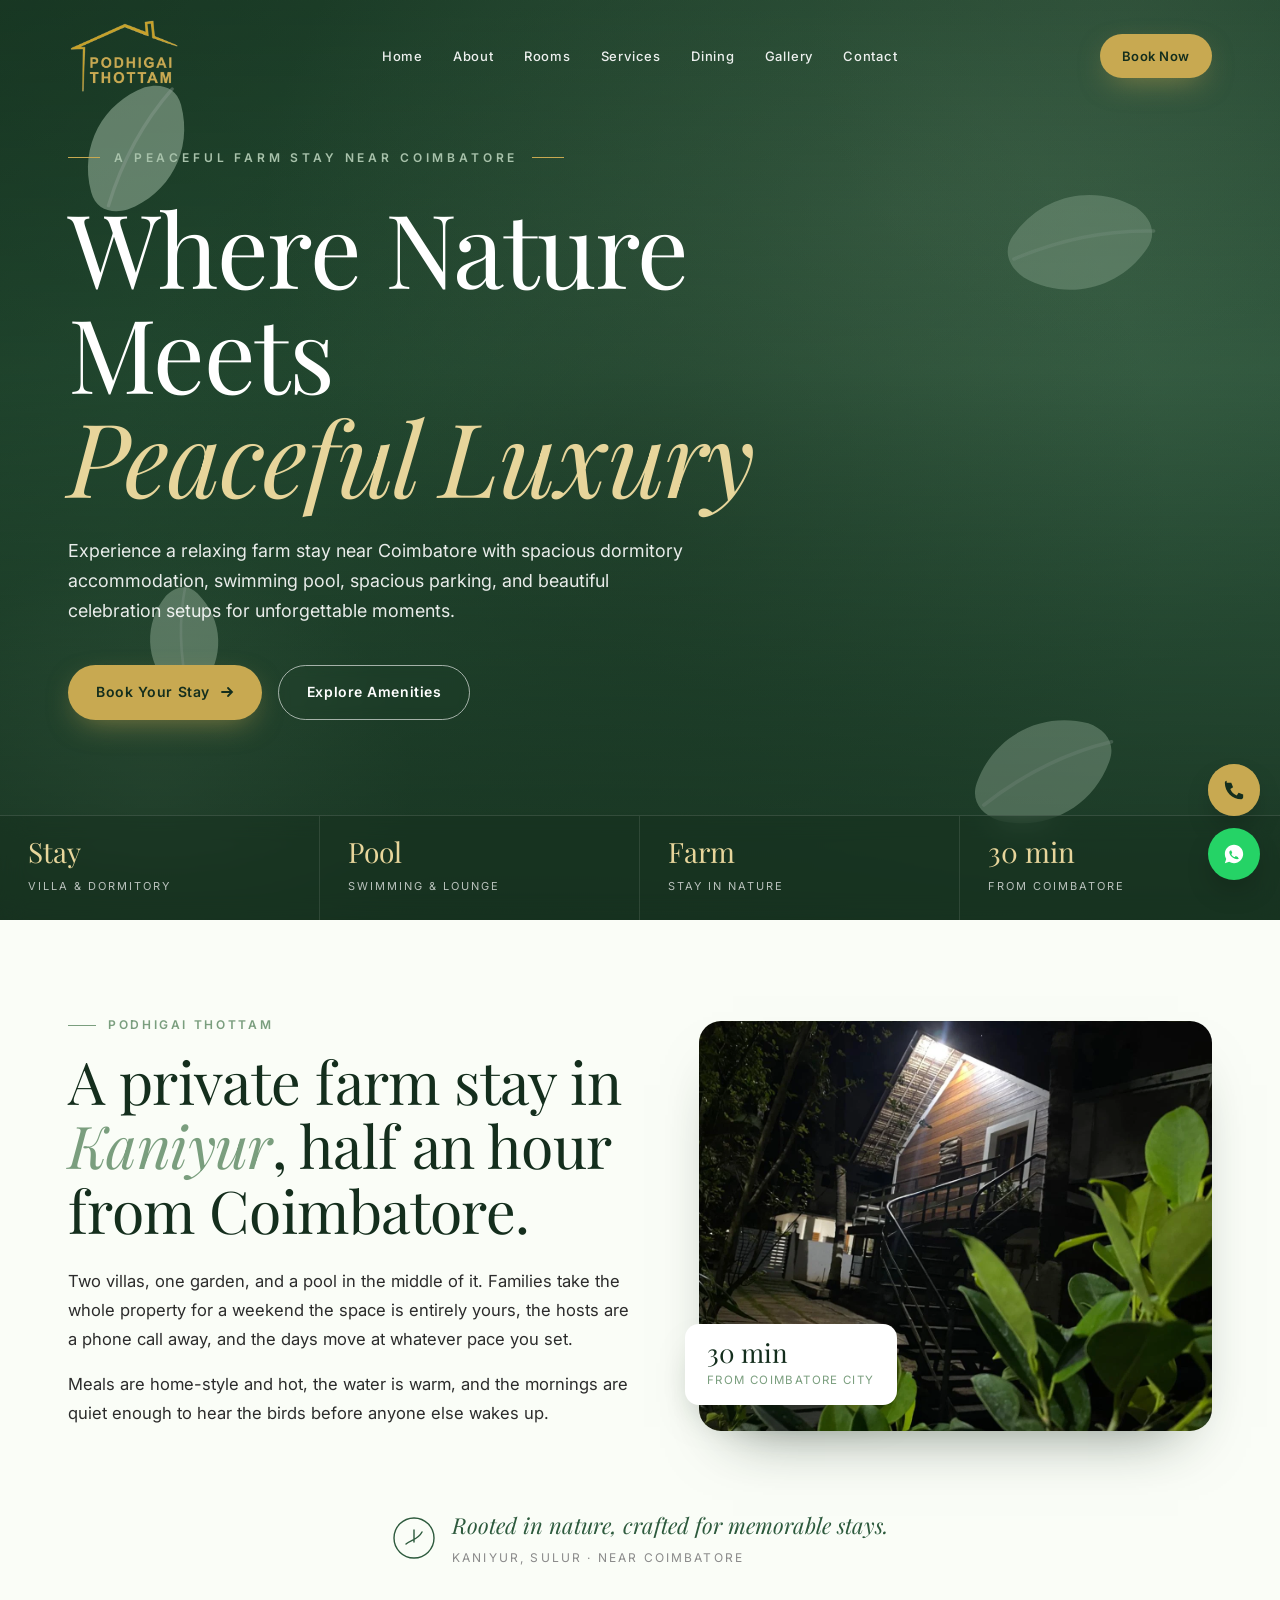
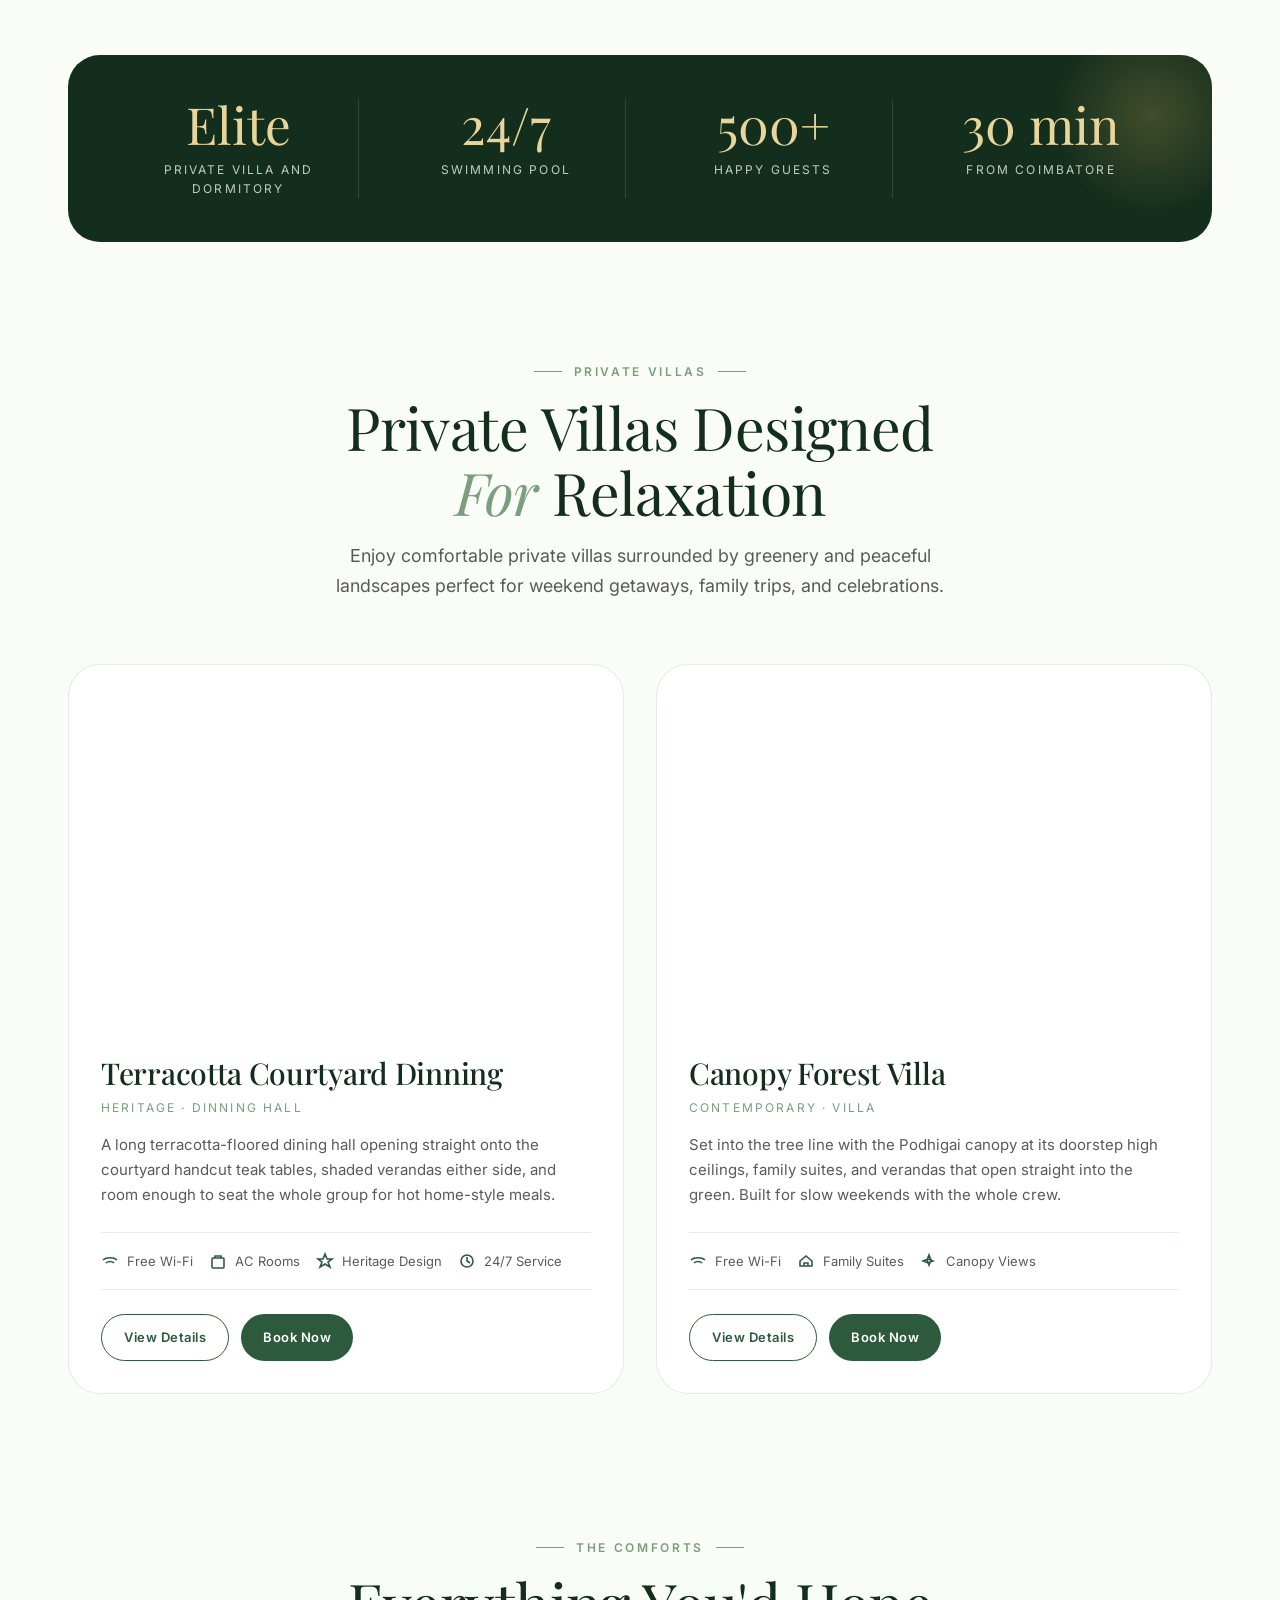
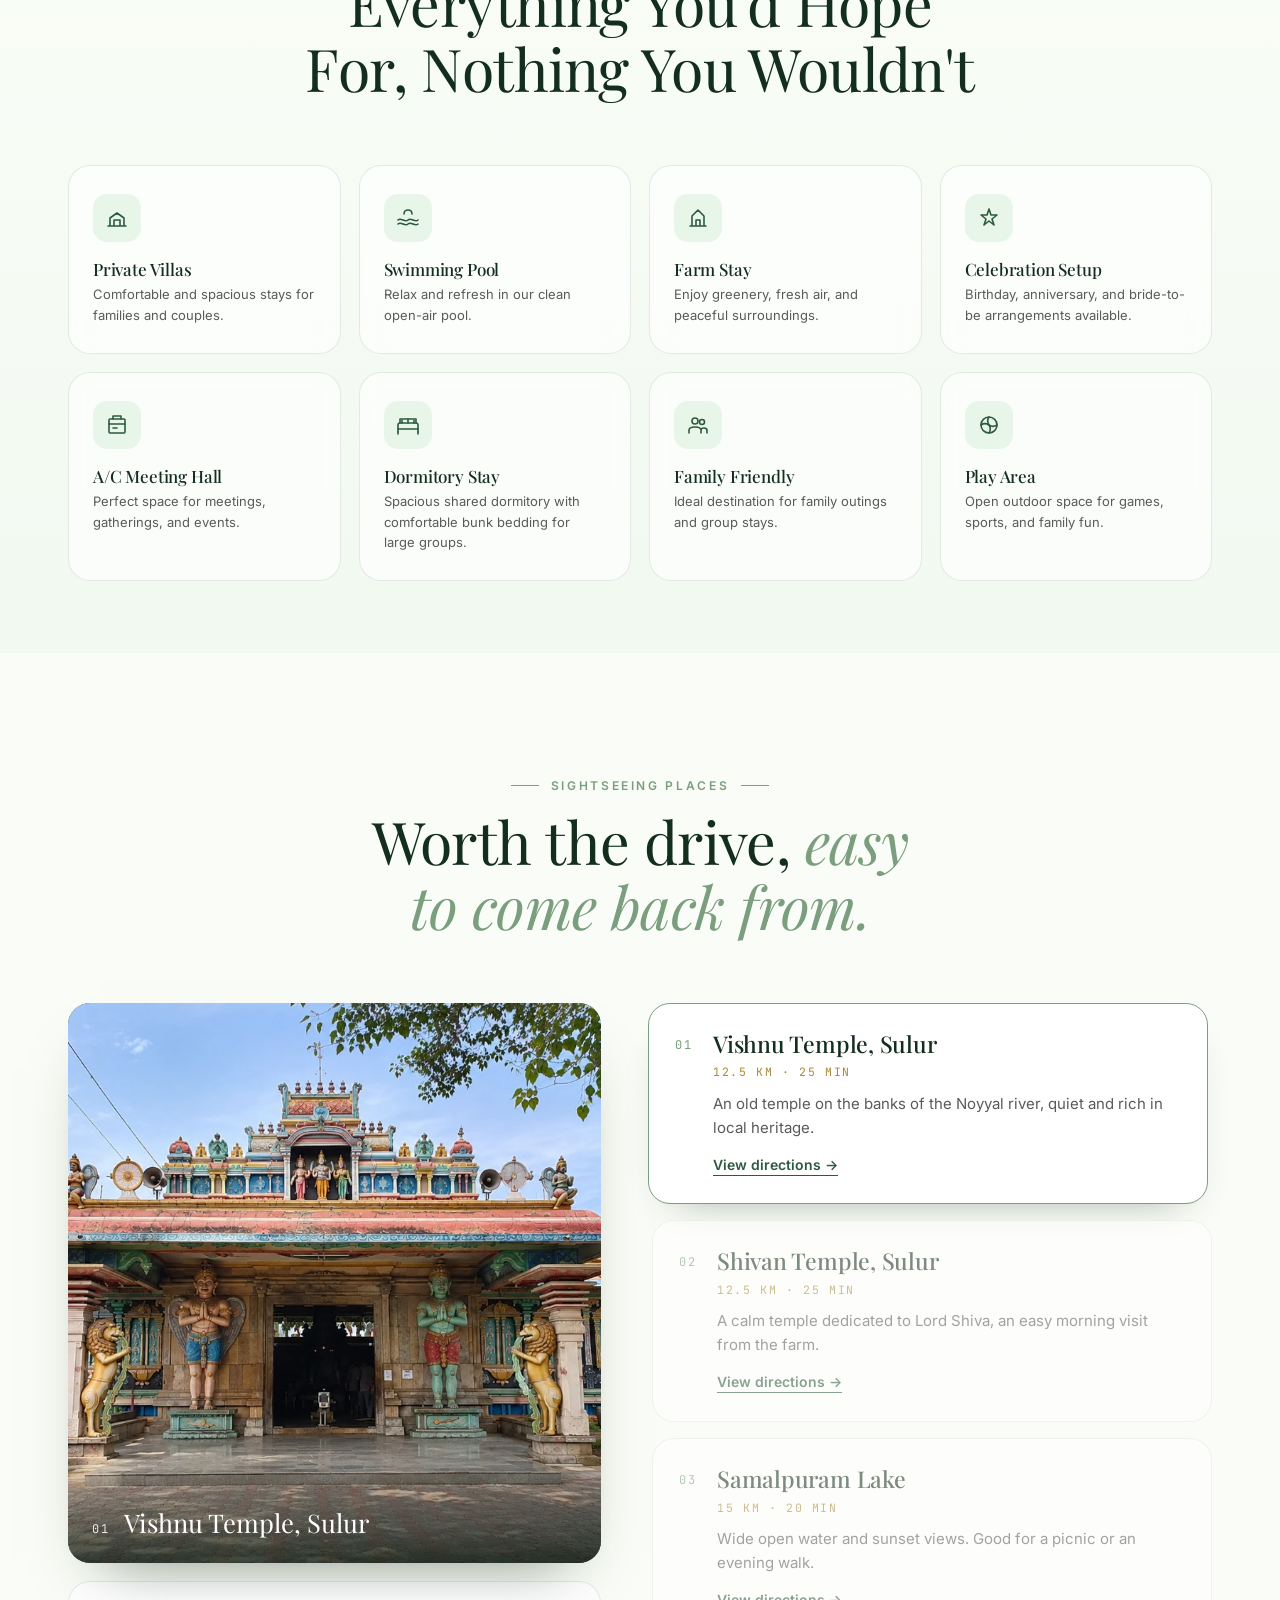
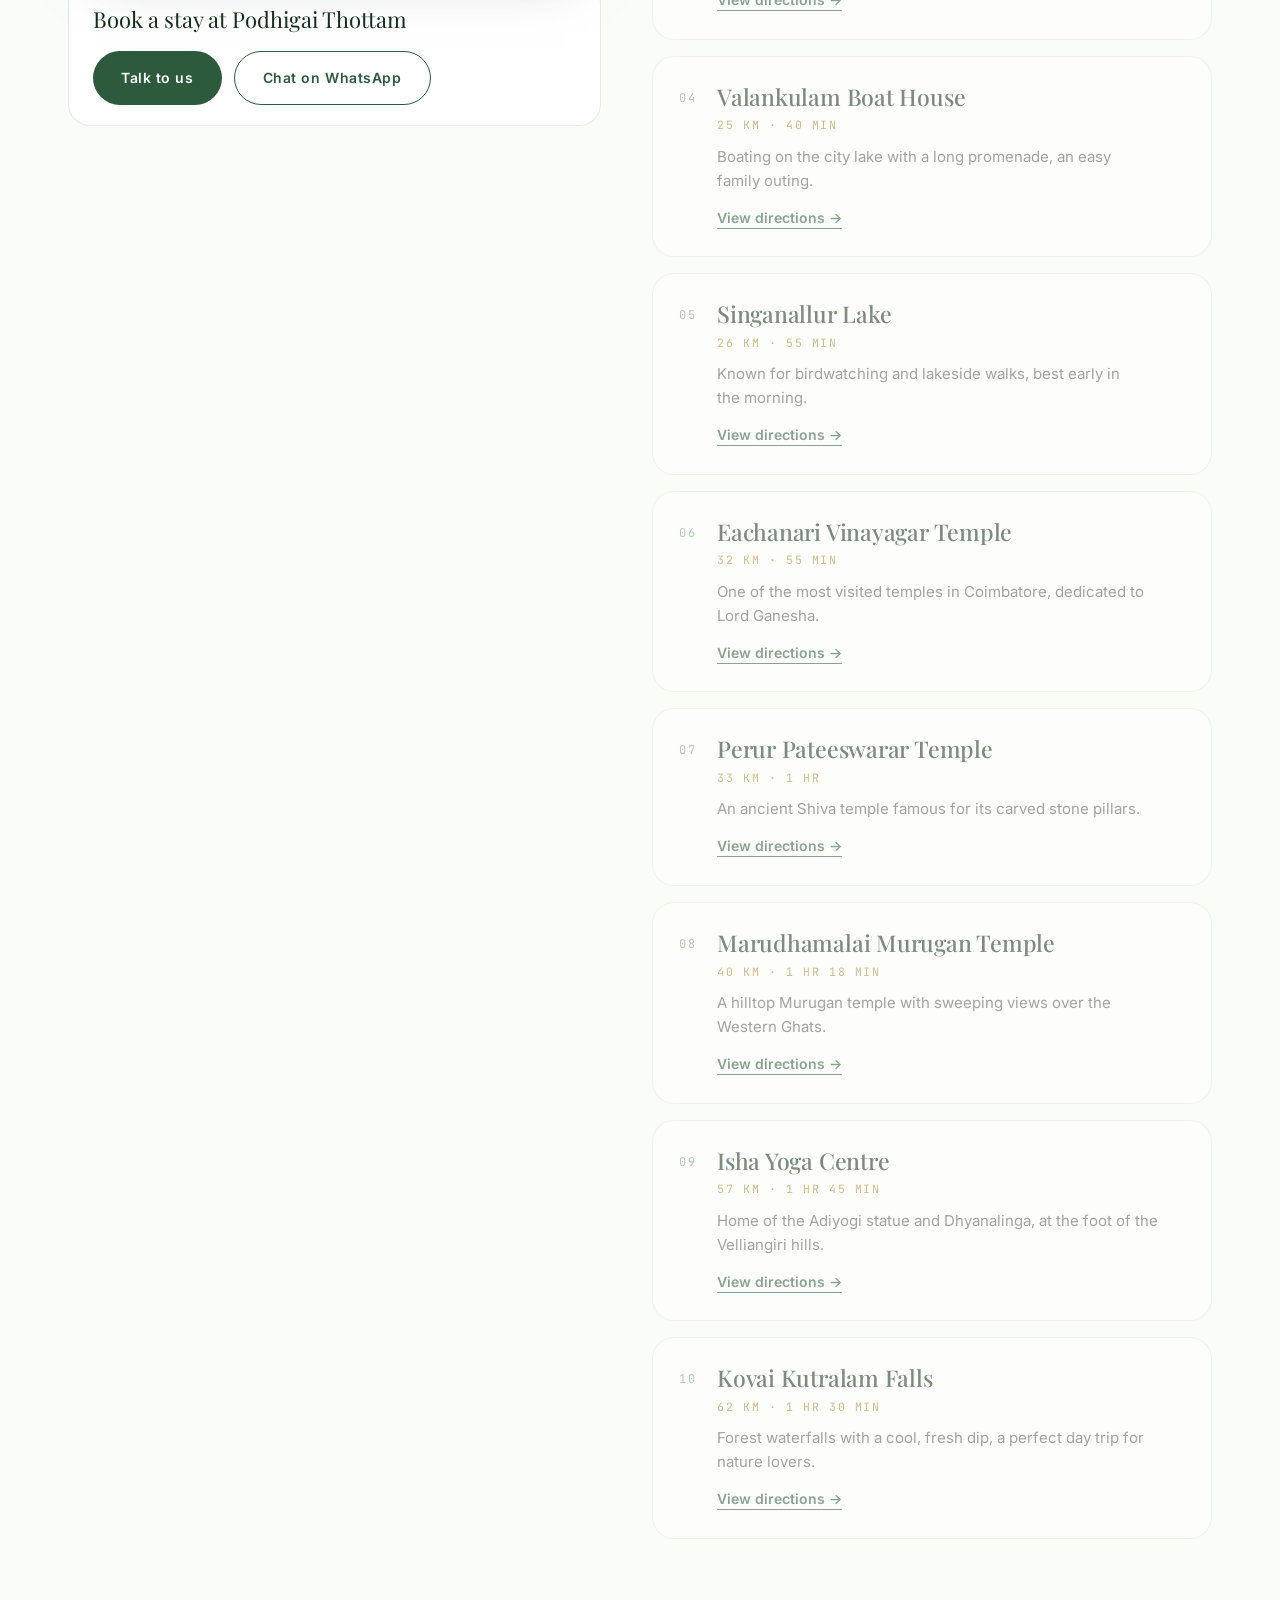
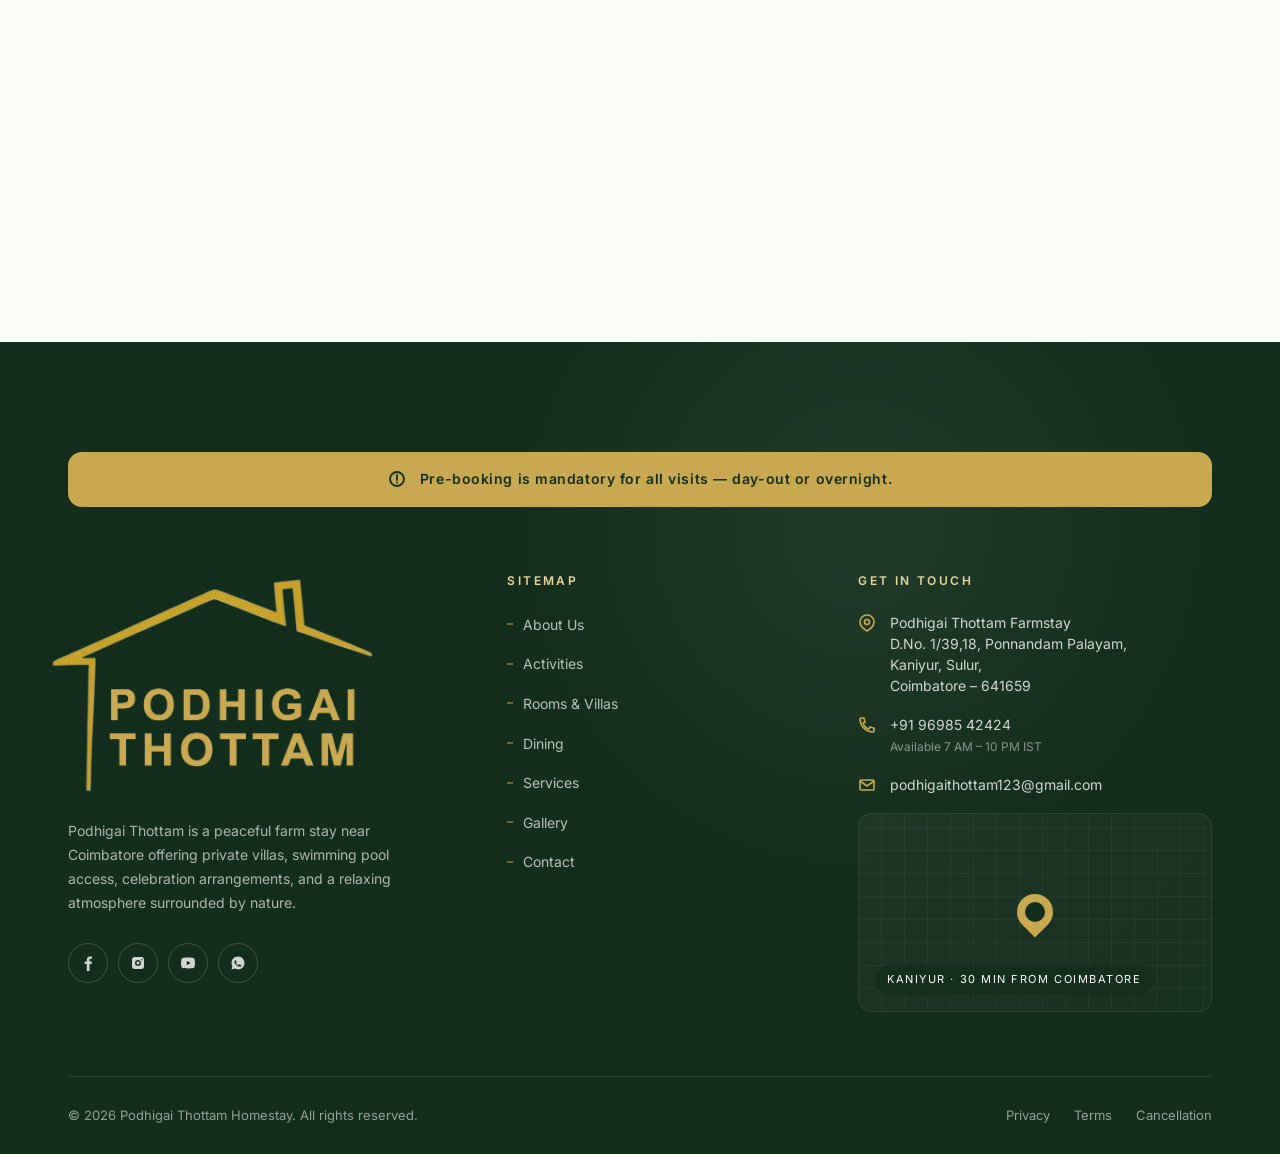
==== commit 85e29b8e: "Add files via upload" ====
--- a/podhigai thottam/index.html
+++ b/podhigai thottam/index.html
@@ -351,6 +351,155 @@
   </div>
 </section>
 
+<!-- ========================================================== SIGHTSEEING -->
+<section class="sight" id="nearby" data-screen-label="09 Sightseeing">
+  <div class="container">
+    <div class="section-head">
+      <span class="eyebrow center reveal">Sightseeing Places</span>
+      <h2 class="reveal delay-1">Worth the drive, <em style="font-style:italic;color:var(--sage);">easy to come back from.</em></h2>
+    </div>
+    <div class="sight__grid">
+      <div class="sight__stick">
+        <div class="sight__frame">
+          <div class="sight__layer is-on" data-i="0" style="background-image:url('assets/near-vishnu-temple-v2.webp')"></div>
+          <div class="sight__layer" data-i="1" style="background-image:url('assets/near-shivan-temple.webp')"></div>
+          <div class="sight__layer" data-i="2" style="background-image:url('assets/near-samalpuram-hd.webp')"></div>
+          <div class="sight__layer" data-i="3" style="background-image:url('assets/near-valankulam-boat.webp')"></div>
+          <div class="sight__layer" data-i="4" style="background-image:url('assets/near-singanallur-hd.webp')"></div>
+          <div class="sight__layer" data-i="5" style="background-image:url('assets/near-eachanari-temple.webp')"></div>
+          <div class="sight__layer" data-i="6" style="background-image:url('assets/near-perur-temple.webp')"></div>
+          <div class="sight__layer" data-i="7" style="background-image:url('assets/near-marudhamalai-hd.webp')"></div>
+          <div class="sight__layer" data-i="8" style="background-image:url('assets/near-isha.webp')"></div>
+          <div class="sight__layer" data-i="9" style="background-image:url('assets/near-kovai-kutralam-hd.webp')"></div>
+          <div class="sight__caption"><span class="sight__cap-num">01</span><span class="sight__cap-name">Vishnu Temple, Sulur</span></div>
+        </div>
+        <div class="sight__cta">
+          <div class="sight__cta-title">Book a stay at Podhigai Thottam</div>
+          <div class="sight__cta-row">
+            <a href="tel:+919698542424" class="btn btn--forest">Talk to us</a>
+            <a href="https://wa.me/919698542424?text=Hi%2C%20I%27d%20like%20to%20book%20a%20stay%20at%20Podhigai%20Thottam" target="_blank" rel="noopener" class="btn btn--outline">Chat on WhatsApp</a>
+          </div>
+        </div>
+      </div>
+      <div class="sight__list">
+        <article class="sight__item is-active" data-i="0">
+          <div class="sight__thumb" style="background-image:url('assets/near-vishnu-temple-v2.webp')"></div>
+          <div class="sight__num">01</div>
+          <div class="sight__body">
+            <h3>Vishnu Temple, Sulur</h3>
+            <div class="sight__dist">12.5 km · 25 min</div>
+            <p>An old temple on the banks of the Noyyal river, quiet and rich in local heritage.</p>
+            <a class="sight__link" href="https://www.google.com/maps/dir/?api=1&amp;destination=Vishnu%20Temple%2C%20Sulur%2C%20Coimbatore" target="_blank" rel="noopener">View directions →</a>
+          </div>
+        </article>
+        <article class="sight__item" data-i="1">
+          <div class="sight__thumb" style="background-image:url('assets/near-shivan-temple.webp')"></div>
+          <div class="sight__num">02</div>
+          <div class="sight__body">
+            <h3>Shivan Temple, Sulur</h3>
+            <div class="sight__dist">12.5 km · 25 min</div>
+            <p>A calm temple dedicated to Lord Shiva, an easy morning visit from the farm.</p>
+            <a class="sight__link" href="https://www.google.com/maps/dir/?api=1&amp;destination=Shivan%20Temple%2C%20Sulur%2C%20Coimbatore" target="_blank" rel="noopener">View directions →</a>
+          </div>
+        </article>
+        <article class="sight__item" data-i="2">
+          <div class="sight__thumb" style="background-image:url('assets/near-samalpuram-hd.webp')"></div>
+          <div class="sight__num">03</div>
+          <div class="sight__body">
+            <h3>Samalpuram Lake</h3>
+            <div class="sight__dist">15 km · 20 min</div>
+            <p>Wide open water and sunset views. Good for a picnic or an evening walk.</p>
+            <a class="sight__link" href="https://www.google.com/maps/dir/?api=1&amp;destination=Samalpuram%20Lake%2C%20Coimbatore" target="_blank" rel="noopener">View directions →</a>
+          </div>
+        </article>
+        <article class="sight__item" data-i="3">
+          <div class="sight__thumb" style="background-image:url('assets/near-valankulam-boat.webp')"></div>
+          <div class="sight__num">04</div>
+          <div class="sight__body">
+            <h3>Valankulam Boat House</h3>
+            <div class="sight__dist">25 km · 40 min</div>
+            <p>Boating on the city lake with a long promenade, an easy family outing.</p>
+            <a class="sight__link" href="https://www.google.com/maps/dir/?api=1&amp;destination=Valankulam%20Boat%20House%2C%20Coimbatore" target="_blank" rel="noopener">View directions →</a>
+          </div>
+        </article>
+        <article class="sight__item" data-i="4">
+          <div class="sight__thumb" style="background-image:url('assets/near-singanallur-hd.webp')"></div>
+          <div class="sight__num">05</div>
+          <div class="sight__body">
+            <h3>Singanallur Lake</h3>
+            <div class="sight__dist">26 km · 55 min</div>
+            <p>Known for birdwatching and lakeside walks, best early in the morning.</p>
+            <a class="sight__link" href="https://www.google.com/maps/dir/?api=1&amp;destination=Singanallur%20Lake%2C%20Coimbatore" target="_blank" rel="noopener">View directions →</a>
+          </div>
+        </article>
+        <article class="sight__item" data-i="5">
+          <div class="sight__thumb" style="background-image:url('assets/near-eachanari-temple.webp')"></div>
+          <div class="sight__num">06</div>
+          <div class="sight__body">
+            <h3>Eachanari Vinayagar Temple</h3>
+            <div class="sight__dist">32 km · 55 min</div>
+            <p>One of the most visited temples in Coimbatore, dedicated to Lord Ganesha.</p>
+            <a class="sight__link" href="https://www.google.com/maps/dir/?api=1&amp;destination=Eachanari%20Vinayagar%20Temple%2C%20Coimbatore" target="_blank" rel="noopener">View directions →</a>
+          </div>
+        </article>
+        <article class="sight__item" data-i="6">
+          <div class="sight__thumb" style="background-image:url('assets/near-perur-temple.webp')"></div>
+          <div class="sight__num">07</div>
+          <div class="sight__body">
+            <h3>Perur Pateeswarar Temple</h3>
+            <div class="sight__dist">33 km · 1 hr</div>
+            <p>An ancient Shiva temple famous for its carved stone pillars.</p>
+            <a class="sight__link" href="https://www.google.com/maps/dir/?api=1&amp;destination=Perur%20Pateeswarar%20Temple%2C%20Coimbatore" target="_blank" rel="noopener">View directions →</a>
+          </div>
+        </article>
+        <article class="sight__item" data-i="7">
+          <div class="sight__thumb" style="background-image:url('assets/near-marudhamalai-hd.webp')"></div>
+          <div class="sight__num">08</div>
+          <div class="sight__body">
+            <h3>Marudhamalai Murugan Temple</h3>
+            <div class="sight__dist">40 km · 1 hr 18 min</div>
+            <p>A hilltop Murugan temple with sweeping views over the Western Ghats.</p>
+            <a class="sight__link" href="https://www.google.com/maps/dir/?api=1&amp;destination=Marudhamalai%20Murugan%20Temple%2C%20Coimbatore" target="_blank" rel="noopener">View directions →</a>
+          </div>
+        </article>
+        <article class="sight__item" data-i="8">
+          <div class="sight__thumb" style="background-image:url('assets/near-isha.webp')"></div>
+          <div class="sight__num">09</div>
+          <div class="sight__body">
+            <h3>Isha Yoga Centre</h3>
+            <div class="sight__dist">57 km · 1 hr 45 min</div>
+            <p>Home of the Adiyogi statue and Dhyanalinga, at the foot of the Velliangiri hills.</p>
+            <a class="sight__link" href="https://www.google.com/maps/dir/?api=1&amp;destination=Isha%20Yoga%20Centre%2C%20Coimbatore" target="_blank" rel="noopener">View directions →</a>
+          </div>
+        </article>
+        <article class="sight__item" data-i="9">
+          <div class="sight__thumb" style="background-image:url('assets/near-kovai-kutralam-hd.webp')"></div>
+          <div class="sight__num">10</div>
+          <div class="sight__body">
+            <h3>Kovai Kutralam Falls</h3>
+            <div class="sight__dist">62 km · 1 hr 30 min</div>
+            <p>Forest waterfalls with a cool, fresh dip, a perfect day trip for nature lovers.</p>
+            <a class="sight__link" href="https://www.google.com/maps/dir/?api=1&amp;destination=Kovai%20Kutralam%20Falls%2C%20Coimbatore" target="_blank" rel="noopener">View directions →</a>
+          </div>
+        </article>
+      </div>
+    </div>
+  </div>
+</section>
+<script>
+(function(){
+  var items=document.querySelectorAll('.sight__item'),layers=document.querySelectorAll('.sight__layer'),num=document.querySelector('.sight__cap-num'),name=document.querySelector('.sight__cap-name');
+  if(!items.length)return;
+  function set(i){items.forEach(function(el){el.classList.toggle('is-active',el.dataset.i==i)});layers.forEach(function(el){el.classList.toggle('is-on',el.dataset.i==i)});num.textContent=String(+i+1).padStart(2,'0');name.textContent=items[i].querySelector('h3').textContent;}
+  var cur=-1,tick=false;
+  function update(){tick=false;var mid=window.innerHeight*0.5,best=0;
+    for(var i=0;i<items.length;i++){if(items[i].getBoundingClientRect().top<=mid)best=i;else break;}
+    if(best!==cur){cur=best;set(best);}}
+  window.addEventListener('scroll',function(){if(!tick){tick=true;requestAnimationFrame(update)}},{passive:true});
+  window.addEventListener('resize',update);update();
+})();
+</script>
+
 </main>
 
 <!-- ========================================================== FOOTER / CONTACT -->
--- a/podhigai thottam/styles.css
+++ b/podhigai thottam/styles.css
@@ -1977,3 +1977,30 @@
   .reveal { opacity: 1; transform: none; transition: none; }
   html { scroll-behavior: auto; }
 }
+
+.sight{padding:clamp(70px,9vw,120px) 0}
+.sight__grid{display:grid;grid-template-columns:minmax(0,1fr) minmax(0,1.05fr);gap:clamp(28px,4vw,56px);margin-top:clamp(36px,4vw,56px);align-items:start}
+.sight__stick{position:sticky;top:150px;display:flex;flex-direction:column;gap:18px}
+.sight__frame{position:relative;height:clamp(320px,calc(100vh - 340px),680px);border-radius:var(--r-lg,14px);overflow:hidden;background:var(--forest);box-shadow:0 30px 60px -34px rgba(20,40,26,.55)}
+.sight__layer{position:absolute;inset:0;background-size:cover;background-position:center;opacity:0;transform:scale(1.08);transition:opacity .7s ease,transform 1.4s cubic-bezier(.2,.8,.3,1)}
+.sight__layer.is-on{opacity:1;transform:scale(1)}
+.sight__layer--blank{display:flex;align-items:center;justify-content:center;background:linear-gradient(135deg,var(--sage),var(--forest))}
+.sight__layer--blank span{font-family:var(--serif);font-style:italic;font-size:clamp(26px,3vw,40px);color:#fff}
+.sight__caption{position:absolute;left:0;right:0;bottom:0;display:flex;align-items:baseline;gap:14px;padding:46px 24px 20px;background:linear-gradient(transparent,rgba(10,25,15,.75));color:#fff}
+.sight__cap-num{font-family:var(--mono);font-size:12px;letter-spacing:.18em;opacity:.85}
+.sight__cap-name{font-family:var(--serif);font-size:clamp(20px,2vw,26px)}
+.sight__cta{background:var(--white);border:1px solid var(--line);border-radius:var(--r-lg,14px);padding:20px 24px}
+.sight__cta-title{font-family:var(--serif);font-size:22px;color:var(--forest-darker);margin-bottom:14px}
+.sight__cta-row{display:flex;flex-wrap:wrap;gap:12px}
+.sight__list{display:flex;flex-direction:column;gap:16px;padding-bottom:clamp(80px,32vh,340px)}
+.sight__item{display:grid;grid-template-columns:auto minmax(0,1fr);gap:20px;padding:26px 26px;border:1px solid var(--line);border-radius:var(--r-lg,14px);background:var(--white);opacity:.55;transition:opacity .4s ease,border-color .4s ease,box-shadow .4s ease,transform .4s ease}
+.sight__item.is-active{opacity:1;border-color:var(--sage);box-shadow:0 20px 40px -28px rgba(20,40,26,.45);transform:translateX(-4px)}
+.sight__thumb{display:none}
+.sight__num{font-family:var(--mono);font-size:12px;letter-spacing:.16em;color:var(--sage);padding-top:6px}
+.sight__body h3{margin:0;font-family:var(--serif);font-size:clamp(20px,1.8vw,24px);color:var(--forest-darker);line-height:1.2}
+.sight__dist{margin-top:6px;font-family:var(--mono);font-size:11.5px;letter-spacing:.14em;text-transform:uppercase;color:var(--gold-deep)}
+.sight__body p{margin:10px 0 12px;font-size:15px;line-height:1.6;color:var(--ink-soft);text-wrap:pretty}
+.sight__link{font-size:14px;font-weight:600;color:var(--forest);text-decoration:none;border-bottom:1px solid currentColor;padding-bottom:2px}
+.sight__link:hover{color:var(--sage)}
+@media(max-width:900px){.sight__grid{grid-template-columns:1fr}.sight__stick{position:static;order:2}.sight__list{padding-bottom:0}.sight__frame{display:none}.sight__item{opacity:1;transform:none;grid-template-columns:1fr}.sight__thumb{display:flex;aspect-ratio:16/10;border-radius:10px;background-size:cover;background-position:center}.sight__num{display:none}}
+@media (prefers-reduced-motion:reduce){.sight__layer{transition:opacity .2s}}
--- a/podhigai thottam/pages.css
+++ b/podhigai thottam/pages.css
@@ -901,3 +901,18 @@
   outline-offset: 2px;
 }
 #main:focus { outline: none; }
+
+.nearby{padding:clamp(60px,8vw,110px) 0 clamp(40px,5vw,60px)}
+.nearby__grid{display:grid;grid-template-columns:repeat(auto-fill,minmax(min(100%,340px),1fr));gap:22px;margin-top:clamp(32px,4vw,50px)}
+.near-card{display:flex;flex-direction:column;background:var(--white);border:1px solid var(--line);border-radius:var(--r-lg);overflow:hidden;transition:transform .35s ease,box-shadow .35s ease}
+.near-card:hover{transform:translateY(-5px);box-shadow:0 22px 44px -26px rgba(20,40,26,.45)}
+.near-card__media{aspect-ratio:16/10;background-size:cover;background-position:center;transition:transform .7s cubic-bezier(.2,.8,.3,1)}
+.near-card:hover .near-card__media{transform:scale(1.05)}
+.near-card__media--blank{display:flex;align-items:center;justify-content:center;background:linear-gradient(135deg,var(--sage),var(--forest))}
+.near-card__media--blank span{font-family:var(--serif);font-style:italic;font-size:40px;color:var(--white);opacity:.9}
+.near-card__body{position:relative;background:var(--white);padding:22px 24px 24px;display:flex;flex-direction:column;gap:8px;flex:1}
+.near-card__body h3{margin:0;font-family:var(--serif);font-size:22px;line-height:1.2;color:var(--forest-darker)}
+.near-card__dist{font-family:var(--mono);font-size:11.5px;letter-spacing:.14em;text-transform:uppercase;color:var(--gold-deep)}
+.near-card__body p{margin:2px 0 6px;font-size:14.5px;line-height:1.6;color:var(--ink-soft);text-wrap:pretty}
+.near-card__link{margin-top:auto;align-self:flex-start;font-size:14px;font-weight:600;color:var(--forest);text-decoration:none;border-bottom:1px solid currentColor;padding-bottom:2px}
+.near-card__link:hover{color:var(--sage)}
